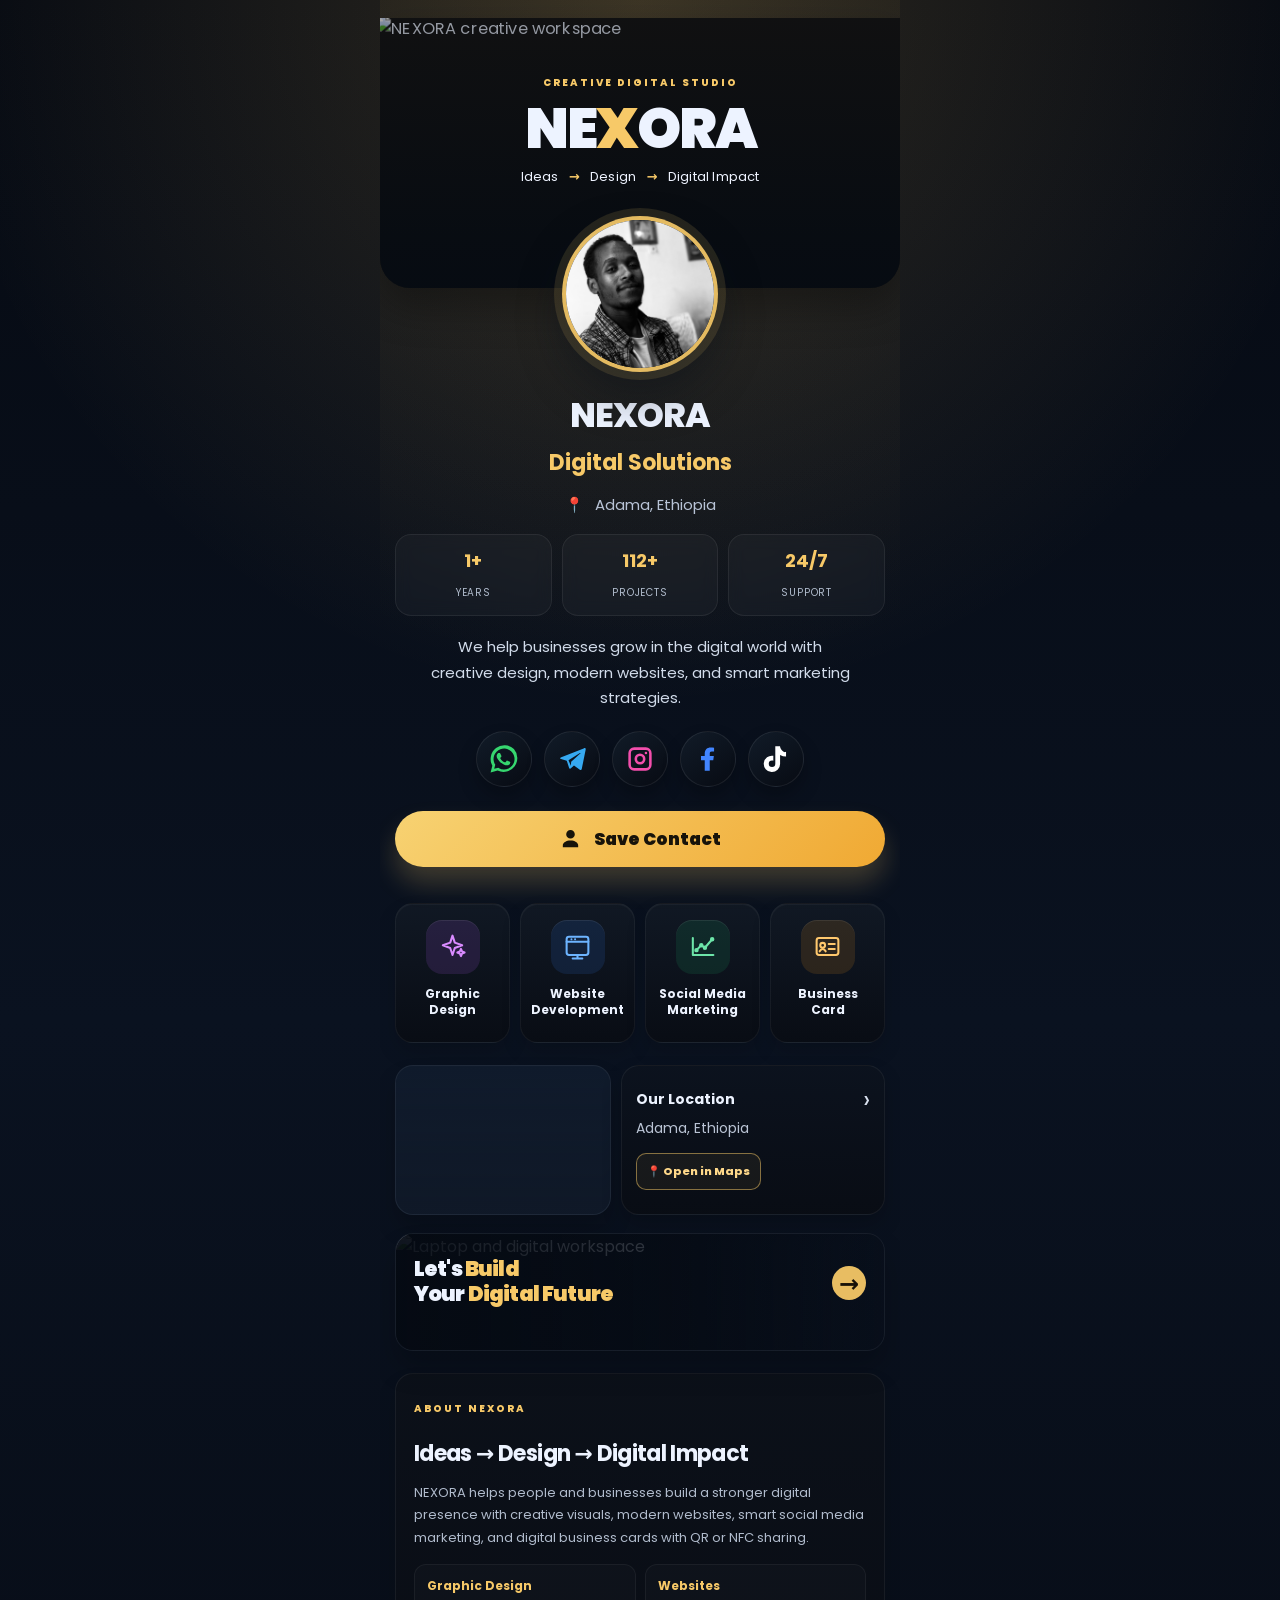
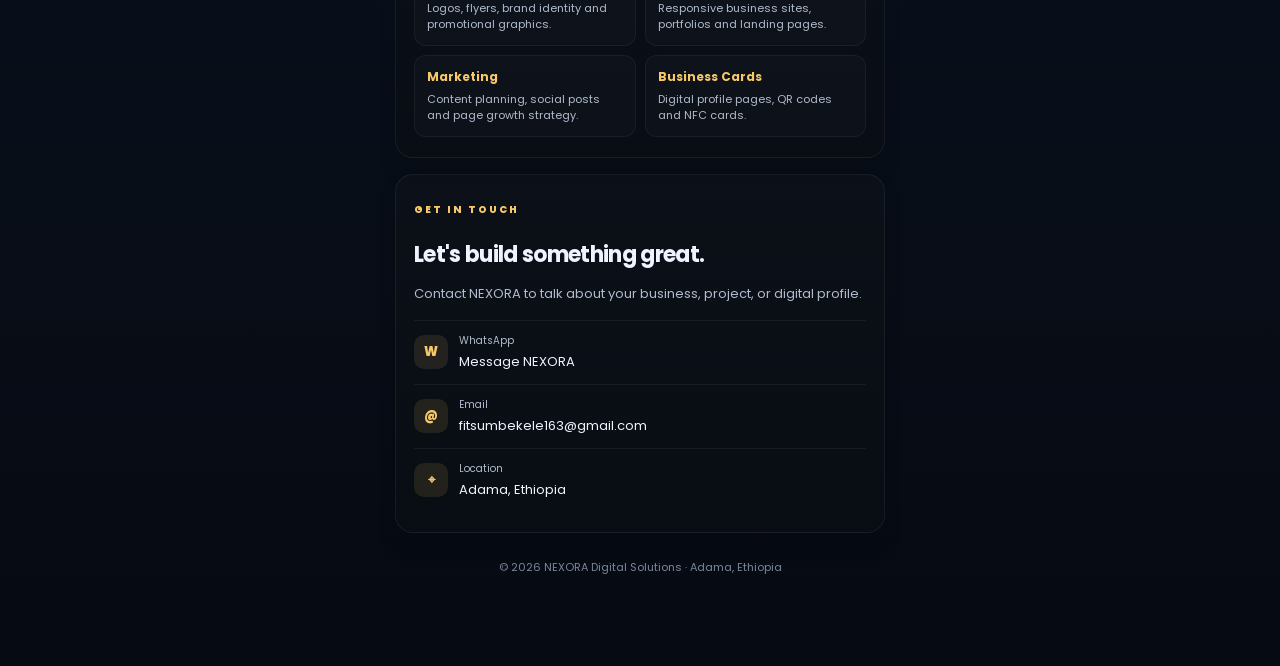
==== index.html @ 4c5a9984 "Add files via upload" ====
<!doctype html>
<html lang="en">
<head>
<meta charset="utf-8"><meta name="viewport" content="width=device-width,initial-scale=1"><meta name="theme-color" content="#05080d">
<title>NEXORA | Digital Solutions</title>
<link rel="preconnect" href="https://fonts.googleapis.com">
<link rel="preconnect" href="https://fonts.gstatic.com" crossorigin>
<link href="https://fonts.googleapis.com/css2?family=Poppins:wght@300;400;500;600;700;800;900&display=swap" rel="stylesheet">
<link rel="stylesheet" href="style.css">
<script src="javascript.js" defer></script>
</head>
<body>
<main class="site" id="top">
  <header class="topbar">
    
  </header>

  <section class="hero-image">
    <img src="https://images.unsplash.com/photo-1497366754035-f200968a6e72?auto=format&fit=crop&w=1200&q=85" alt="NEXORA creative workspace">
    <div class="brand-title">
      <span class="eyebrow">Creative digital studio</span>
      <h1>NE<span>X</span>ORA</h1>
      <div class="tagline">Ideas <b>→</b> Design <b>→</b> Digital Impact</div>
    </div>
  </section>

  <section class="profile">
    <div class="avatar">
      <img class="avatar-photo" src="FB.jpg" alt="NEXORA profile photo">
    </div>
    <h2>NEXORA</h2>
    <div class="subtitle">Digital Solutions</div>
    <div class="location"><span>📍</span> Adama, Ethiopia</div>

    <div class="stats" aria-label="Key stats">
      <div class="stat"><strong>1+</strong><span>Years</span></div>
      <div class="stat"><strong>112+</strong><span>Projects</span></div>
      <div class="stat"><strong>24/7</strong><span>Support</span></div>
    </div>

    <p class="bio">We help businesses grow in the digital world with creative design, modern websites, and smart marketing strategies.</p>

    <div class="socials" aria-label="Social media links">
      <a class="social wa" href="https://wa.me/251962535267" aria-label="WhatsApp" title="WhatsApp"><svg viewBox="0 0 24 24"><path d="M20.5 3.5A11.8 11.8 0 0 0 2 17.7L.5 23.5l6-1.6A11.8 11.8 0 0 0 20.5 3.5ZM12 21a9 9 0 0 1-4.6-1.3l-.3-.2-3.5.9.9-3.4-.2-.4A9 9 0 1 1 12 21Zm5-6.7c-.3-.2-1.7-.9-2-.9s-.5-.2-.7.2-.8.9-1 1.1-.4.2-.7.1a7.4 7.4 0 0 1-2.2-1.4 8 8 0 0 1-1.5-1.9c-.2-.3 0-.5.2-.7l.5-.6.2-.5-.1-.5-.9-2c-.2-.5-.5-.4-.7-.4h-.6c-.2 0-.5.1-.8.4s-1 1-1 2.3 1 2.7 1.2 2.9c.1.2 2 3.1 4.9 4.3 1.7.7 2.4.8 3.3.7.5-.1 1.7-.7 2-1.4s.3-1.3.2-1.4-.3-.2-.6-.3Z"/></svg></a>
      <a class="social tg" href="https://t.me/gedi2425" aria-label="Telegram" title="Telegram"><svg viewBox="0 0 24 24"><path d="M22 3 2.8 10.4c-1.3.5-1.3 1.3-.2 1.6l4.9 1.5 1.9 5.8c.2.7.1 1 .8 1 .5 0 .8-.2 1.1-.5l2.4-2.3 5 3.7c.9.5 1.5.2 1.7-.8L23.7 4c.3-1.3-.5-1.8-1.7-1ZM9 13.1l9.8-6.2c.5-.3.9-.1.5.2l-8 7.2-.3 3.4L9 13.1Z"/></svg></a>
      <a class="social ig" href="https://instagram.com/GEDI2425" aria-label="Instagram" title="Instagram"><svg viewBox="0 0 24 24"><path d="M7 2h10a5 5 0 0 1 5 5v10a5 5 0 0 1-5 5H7a5 5 0 0 1-5-5V7a5 5 0 0 1 5-5Zm0 2.2A2.8 2.8 0 0 0 4.2 7v10A2.8 2.8 0 0 0 7 19.8h10a2.8 2.8 0 0 0 2.8-2.8V7A2.8 2.8 0 0 0 17 4.2H7Zm5 3.1a4.7 4.7 0 1 1 0 9.4 4.7 4.7 0 0 1 0-9.4Zm0 2.2a2.5 2.5 0 1 0 0 5 2.5 2.5 0 0 0 0-5Zm5.1-3.7a1.1 1.1 0 1 1 0 2.2 1.1 1.1 0 0 1 0-2.2Z"/></svg></a>
      <a class="social fb" href="https://facebook.com/gadion.bekele.5" aria-label="Facebook" title="Facebook"><svg viewBox="0 0 24 24"><path d="M13.5 22v-9h3l.5-3.5h-3.5V7.3c0-1 .3-1.8 1.8-1.8h1.9V2.4c-.9-.1-1.9-.2-2.9-.2-3 0-5.1 1.8-5.1 5.2v2.1H6V13h3.2v9h4.3Z"/></svg></a>
      <a class="social tt" href="https://tiktok.com/@fitse.dev?_r=1&_t=ZS-9Ah4Jn6pL5Y" aria-label="TikTok" title="TikTok"><svg viewBox="0 0 24 24"><path d="M19.6 6.2a6.8 6.8 0 0 1-4.1-4.5V1h-4.1v15.1a2.8 2.8 0 1 1-2.8-2.8c.4 0 .8.1 1.1.2v-4.2a7 7 0 1 0 5.8 6.8V8.5a10.7 10.7 0 0 0 5.1 1.3V5.7c-.4.1-.7.2-1 .2Z"/></svg></a>
    </div>

    <a class="save" href="contact.vcf" download><svg viewBox="0 0 24 24"><path d="M12 12a4.5 4.5 0 1 0 0-9 4.5 4.5 0 0 0 0 9Zm0 2c-4.4 0-8 2.2-8 5v2h16v-2c0-2.8-3.6-5-8-5Z"/></svg> Save Contact</a>
  </section>

  <section class="services" aria-label="NEXORA services">
    <a class="service" href="#about">
      <span class="icon"><svg viewBox="0 0 24 24" aria-hidden="true"><path d="m12 3 1.9 5.8L20 11l-6.1 2.2L12 19l-1.9-5.8L4 11l6.1-2.2L12 3Z"/><path d="m19 14 .9 2.1L22 17l-2.1.9L19 20l-.9-2.1L16 17l2.1-.9L19 14Z"/></svg></span>
      <strong>Graphic<br>Design</strong>
    </a>
    <a class="service" href="#about">
      <span class="icon"><svg viewBox="0 0 24 24" aria-hidden="true"><rect x="3" y="4" width="18" height="15" rx="2"/><path d="M3 8h18M8 22h8m-4-3v3M7 6h.01M10 6h.01"/></svg></span>
      <strong>Website<br>Development</strong>
    </a>
    <a class="service" href="#about">
      <span class="icon"><svg viewBox="0 0 24 24" aria-hidden="true"><path d="M4 19V5m0 14h17"/><path d="m7 15 4-4 3 2 6-7"/><circle cx="7" cy="15" r="1"/><circle cx="11" cy="11" r="1"/><circle cx="14" cy="13" r="1"/><circle cx="20" cy="6" r="1"/></svg></span>
      <strong>Social Media<br>Marketing</strong>
    </a>
    <a class="service" href="#about">
      <span class="icon"><svg viewBox="0 0 24 24" aria-hidden="true"><rect x="3" y="5" width="18" height="14" rx="2"/><circle cx="8" cy="11" r="2"/><path d="M5.5 16c.7-1.4 1.5-2 2.5-2s1.8.6 2.5 2M13 10h5m-5 4h5"/></svg></span>
      <strong>Business<br>Card</strong>
    </a>
  </section>

  <section class="location-card">
    <div class="map-thumb"><iframe title="Map showing Adama, Ethiopia" loading="lazy" src="https://www.openstreetmap.org/export/embed.html?bbox=39.245%2C8.525%2C39.315%2C8.575&layer=mapnik&marker=8.54%2C39.27"></iframe></div>
    <div class="map-info">
      <strong>Our Location</strong>
      <p>Adama, Ethiopia</p>
      <a class="map-btn" href="https://www.google.com/maps/search/?api=1&query=Adama%2C+Ethiopia" target="_blank" rel="noopener">📍 Open in Maps</a>
    </div>
  </section>

  <a class="banner" href="#about">
    <img src="https://images.unsplash.com/photo-1498050108023-c5249f4df085?auto=format&fit=crop&w=1100&q=80" alt="Laptop and digital workspace">
    <span class="banner-text">Let's <span>Build</span><br>Your <span>Digital Future</span></span>
    <span class="banner-arrow">→</span>
  </a>

  <section class="more" id="about">
    <div class="eyebrow">ABOUT NEXORA</div>
    <h3>Ideas → Design → Digital Impact</h3>
    <p>NEXORA helps people and businesses build a stronger digital presence with creative visuals, modern websites, smart social media marketing, and digital business cards with QR or NFC sharing.</p>
    <div class="detail-grid">
      <div class="detail"><b>Graphic Design</b><span>Logos, flyers, brand identity and promotional graphics.</span></div>
      <div class="detail"><b>Websites</b><span>Responsive business sites, portfolios and landing pages.</span></div>
      <div class="detail"><b>Marketing</b><span>Content planning, social posts and page growth strategy.</span></div>
      <div class="detail"><b>Business Cards</b><span>Digital profile pages, QR codes and NFC cards.</span></div>
    </div>
  </section>

  <section class="contact" id="contact">
    <div class="eyebrow">GET IN TOUCH</div>
    <h3>Let's build something great.</h3>
    <p>Contact NEXORA to talk about your business, project, or digital profile.</p>
    <a class="contact-link" href="https://wa.me/251962535267"><span class="mini">W</span><span><small>WhatsApp</small>Message NEXORA</span></a>
    <a class="contact-link" href="mailto:fitsumbekele163@gmail.com"><span class="mini">@</span><span><small>Email</small>fitsumbekele163@gmail.com</span></a>
    <a class="contact-link" href="https://www.google.com/maps/search/?api=1&query=Adama%2C+Ethiopia"><span class="mini">⌖</span><span><small>Location</small>Adama, Ethiopia</span></a>
  </section>

  <div class="footer">© <span id="year"></span> NEXORA Digital Solutions · Adama, Ethiopia</div>
</main>
</body>
</html>
---- style.css ----
:root {
    --bg: #070b14;
    --bg-2: #101a2a;
    --panel: rgba(14, 20, 31, 0.85);
    --panel-strong: #101a2a;
    --line: rgba(255,255,255,0.07);
    --text: #edf3ff;
    --muted: #b0bbcc;
    --gold: #f7c968;
    --gold-strong: #ffb84d;
    --shadow: rgba(0, 0, 0, 0.35);
}

* { box-sizing: border-box; }

html {
    scroll-behavior: smooth;
    scroll-padding-top: 24px;
}

body {
    margin: 0;
    background:
        radial-gradient(circle at top, rgba(247,201,104,0.16), transparent 30%),
        linear-gradient(180deg, #060a12 0%, #0a1220 45%, #060a12 100%);
    color: var(--text);
    font-family: "Poppins", system-ui, -apple-system, "Segoe UI", Arial, sans-serif;
}

a {
    color: inherit;
    text-decoration: none;
}

button {
    font: inherit;
    cursor: pointer;
}

.site {
    max-width: 520px;
    margin: 0 auto;
    min-height: 100vh;
    padding: 18px 15px 90px;
    position: relative;
    overflow: hidden;
}

.site::before {
    content: "";
    position: absolute;
    inset: 0;
    background: radial-gradient(circle at 50% 0%, rgba(247,201,104,0.08), transparent 30%);
    pointer-events: none;
}



.status-pill {
    display: inline-flex;
    align-items: center;
    padding: 8px 12px;
    border-radius: 999px;
    font-size: 11px;
    font-weight: 700;
    letter-spacing: 0.06em;
    text-transform: uppercase;
    color: #e4ddc6;
    background: rgba(255, 255, 255, 0.04);
    border: 1px solid rgba(247,201,104,0.18);
    backdrop-filter: blur(10px);
}

.dot {
    display: inline-block;
    width: 9px;
    height: 9px;
    border-radius: 50%;
    background: #36d66f;
    box-shadow: 0 0 10px rgba(54,214,111,0.8);
    margin-right: 8px;
}

.cta-mini {
    display: inline-flex;
    align-items: center;
    justify-content: center;
    padding: 9px 14px;
    border-radius: 999px;
    background: linear-gradient(135deg, #f7c968, #eaa92d);
    color: #140f07;
    font-size: 11px;
    font-weight: 800;
    box-shadow: 0 10px 20px rgba(247,201,104,0.2);
}

.hero-image {
    height: 270px;
    margin: 0 -15px;
    position: relative;
    overflow: hidden;
    border-radius: 0 0 30px 30px;
    background: #111;
    box-shadow: 0 18px 40px rgba(0,0,0,0.32);
}

.hero-image img {
    width: 100%;
    height: 100%;
    object-fit: cover;
    display: block;
    filter: brightness(0.72) saturate(1.08);
    transform: scale(1.02);
}

.hero-image::after {
    content: "";
    position: absolute;
    inset: 0;
    background: linear-gradient(180deg, rgba(8,11,19,0.1), rgba(6,11,18,0.8) 78%, rgba(6,11,18,0.95));
}

.brand-title {
    position: absolute;
    z-index: 2;
    left: 18px;
    right: 18px;
    top: 50px;
    text-align: center;
}

.eyebrow {
    display: inline-block;
    font-size: 10px;
    letter-spacing: 2px;
    text-transform: uppercase;
    color: #f9d68a;
    font-weight: 800;
    margin-bottom: 10px;
}

.brand-title h1 {
    margin: 0;
    font-size: clamp(38px, 9vw, 56px);
    font-weight: 900;
    letter-spacing: -2px;
    line-height: 1;
}

.brand-title h1 span {
    color: var(--gold);
}

.tagline {
    margin-top: 10px;
    font-size: 13px;
    color: #eef3ff;
    letter-spacing: 0.2px;
}

.tagline b {
    color: var(--gold);
    padding: 0 7px;
}

.profile {
    position: relative;
    z-index: 3;
    text-align: center;
    margin-top: -72px;
    padding: 0 0 8px;
}

.avatar {
    width: 156px;
    height: 156px;
    border-radius: 50%;
    overflow: hidden;
    margin: 0 auto 18px;
    border: 4px solid rgba(247,201,104,0.92);
    box-shadow: 0 0 0 8px rgba(247,201,104,0.12), 0 22px 40px rgba(10,15,24,0.5);
    background: radial-gradient(circle at 30% 20%, rgba(30,49,70,0.9), rgba(7,11,20,0.95) 62%);
    display: grid;
    place-items: center;
    position: relative;
}

.avatar-photo {
    width: 100%;
    height: 100%;
    object-fit: cover;
}

.profile h2 {
    margin: 0 0 5px;
    font-size: 34px;
    letter-spacing: -1px;
    font-weight: 800;
}

.subtitle {
    margin-bottom: 14px;
    font-size: 22px;
    font-weight: 700;
    color: var(--gold);
}

.location {
    color: #b9c4d7;
    font-size: 15px;
    margin-bottom: 18px;
}

.location span {
    margin-right: 7px;
}

.stats {
    display: grid;
    grid-template-columns: repeat(3, minmax(0, 1fr));
    gap: 10px;
    margin: 0 auto 18px;
}

.stat {
    padding: 12px 8px;
    border-radius: 16px;
    background: rgba(255,255,255,0.03);
    border: 1px solid var(--line);
    backdrop-filter: blur(8px);
}

.stat strong {
    display: block;
    font-size: 18px;
    color: var(--gold);
    margin-bottom: 4px;
}

.stat span {
    font-size: 10px;
    color: var(--muted);
    letter-spacing: 0.08em;
    text-transform: uppercase;
}

.bio {
    font-size: 15px;
    line-height: 1.7;
    color: #d2dceb;
    max-width: 420px;
    margin: 0 auto 20px;
}

.socials {
    display: flex;
    justify-content: center;
    gap: 12px;
    flex-wrap: wrap;
    margin: 0 auto 24px;
}

.social {
    width: 56px;
    height: 56px;
    border-radius: 50%;
    border: 1px solid rgba(255,255,255,0.08);
    background: linear-gradient(145deg, rgba(19,29,42,0.9), rgba(8,11,19,0.9));
    display: grid;
    place-items: center;
    box-shadow: 0 10px 18px rgba(0,0,0,0.25);
    transition: transform 0.2s ease, border-color 0.2s ease, box-shadow 0.2s ease;
}

.social:hover {
    transform: translateY(-3px);
    border-color: rgba(247,201,104,0.7);
    box-shadow: 0 12px 20px rgba(247,201,104,0.13);
}

.social svg {
    width: 28px;
    height: 28px;
    fill: currentColor;
}

.wa { color: #36d66f; }
.tg { color: #36a9f1; }
.ig { color: #f34eac; }
.fb { color: #4285ff; }
.tt { color: #fff; }
.yt { color: #ff2d55; }

.save {
    display: flex;
    align-items: center;
    justify-content: center;
    gap: 12px;
    width: 100%;
    border: 0;
    border-radius: 999px;
    padding: 15px 18px;
    background: linear-gradient(135deg, #f7d272, #f0a933);
    color: #17130a;
    font-size: 17px;
    font-weight: 900;
    box-shadow: 0 16px 26px rgba(247,201,104,0.22);
    margin-bottom: 28px;
}

.save svg {
    width: 23px;
    height: 23px;
    fill: currentColor;
}

.services {
    display: grid;
    grid-template-columns: repeat(4, minmax(0, 1fr));
    gap: 10px;
    margin-bottom: 22px;
}

.service {
    min-height: 140px;
    background: linear-gradient(180deg, rgba(17,25,36,0.96), rgba(9,13,20,0.96));
    border: 1px solid rgba(255,255,255,0.05);
    border-radius: 18px;
    padding: 16px 8px 12px;
    text-align: center;
    display: flex;
    flex-direction: column;
    align-items: center;
    justify-content: flex-start;
    box-shadow: inset 0 1px 0 rgba(255,255,255,0.04), 0 10px 20px rgba(0,0,0,0.14);
    transition: transform 0.2s ease, border-color 0.2s ease;
}

.service:hover {
    transform: translateY(-3px);
    border-color: rgba(247,201,104,0.22);
}

.service .icon {
    width: 54px;
    height: 54px;
    border-radius: 16px;
    display: grid;
    place-items: center;
    margin-bottom: 12px;
    background: rgba(255,255,255,0.04);
    box-shadow: inset 0 1px 0 rgba(255,255,255,0.08);
}

.service .icon svg {
    width: 29px;
    height: 29px;
    fill: none;
    stroke: currentColor;
    stroke-width: 1.7;
    stroke-linecap: round;
    stroke-linejoin: round;
}

.service:nth-child(1) .icon { color: #d98bff; background: rgba(139,76,194,0.18); }
.service:nth-child(2) .icon { color: #6db4ff; background: rgba(39,94,181,0.18); }
.service:nth-child(3) .icon { color: #6de5a9; background: rgba(26,132,87,0.18); }
.service:nth-child(4) .icon { color: #ffc86d; background: rgba(182,118,31,0.18); }

.service strong {
    font-size: 12px;
    line-height: 1.35;
    font-weight: 700;
    color: #edf3ff;
}

.location-card {
    display: grid;
    grid-template-columns: 0.9fr 1.1fr;
    gap: 10px;
    margin-bottom: 18px;
    padding: 0;
}

.map-thumb {
    height: 150px;
    border-radius: 18px;
    overflow: hidden;
    position: relative;
    border: 1px solid rgba(255,255,255,0.06);
    background: #101b2c;
    box-shadow: 0 14px 22px rgba(0,0,0,0.18);
}

.map-thumb iframe {
    width: 100%;
    height: 100%;
    display: block;
    border: 0;
    filter: grayscale(0.7) invert(0.88) contrast(1.1);
}

.map-thumb::after {
    content: "";
    position: absolute;
    inset: 0;
    background: linear-gradient(180deg, rgba(0,0,0,0), rgba(14,18,26,0.25));
    pointer-events: none;
}

.map-info {
    border-radius: 18px;
    padding: 17px 14px;
    background: linear-gradient(180deg, rgba(12,19,30,0.96), rgba(9,13,20,0.96));
    border: 1px solid rgba(255,255,255,0.06);
    display: flex;
    flex-direction: column;
    justify-content: center;
    position: relative;
    box-shadow: 0 10px 20px rgba(0,0,0,0.18);
}

.map-info::after {
    content: "›";
    position: absolute;
    right: 14px;
    top: 14px;
    font-size: 26px;
    color: #d9e1ef;
}

.map-info strong {
    font-size: 14px;
    margin-bottom: 8px;
}

.map-info p {
    font-size: 14px;
    color: #bac4d5;
    margin: 0 0 14px;
}

.map-btn {
    display: inline-flex;
    align-items: center;
    gap: 7px;
    border: 1px solid rgba(247,201,104,0.5);
    color: #ffd98a;
    border-radius: 10px;
    padding: 9px 10px;
    font-size: 11px;
    font-weight: 800;
    align-self: flex-start;
    background: rgba(247,201,104,0.06);
}

.banner {
    position: relative;
    display: block;
    height: 118px;
    border-radius: 18px;
    overflow: hidden;
    margin-bottom: 22px;
    border: 1px solid rgba(255,255,255,0.06);
    box-shadow: 0 18px 28px rgba(0,0,0,0.2);
}

.banner img {
    width: 100%;
    height: 100%;
    object-fit: cover;
    opacity: 0.55;
    filter: saturate(1.1);
}

.banner::after {
    content: "";
    position: absolute;
    inset: 0;
    background: linear-gradient(90deg, rgba(5,10,18,0.9), rgba(5,10,18,0.65) 58%, rgba(5,10,18,0.2));
}

.banner-text {
    position: absolute;
    z-index: 1;
    left: 18px;
    top: 22px;
    font-size: 21px;
    font-weight: 900;
    line-height: 1.2;
    letter-spacing: -0.04em;
}

.banner-text span { color: var(--gold); }

.banner-arrow {
    position: absolute;
    z-index: 2;
    right: 18px;
    top: 32px;
    width: 34px;
    height: 34px;
    border-radius: 50%;
    display: grid;
    place-items: center;
    background: rgba(247,201,104,0.94);
    color: #171108;
    font-size: 24px;
    font-weight: 700;
}

.more,
.contact {
    border: 1px solid rgba(255,255,255,0.06);
    border-radius: 18px;
    padding: 20px 18px;
    background: linear-gradient(180deg, rgba(12,17,25,0.96), rgba(9,13,20,0.96));
    margin-bottom: 16px;
    box-shadow: 0 12px 20px rgba(0,0,0,0.14);
}

.eyebrow {
    font-size: 10px;
    letter-spacing: 2px;
    color: var(--gold);
    font-weight: 800;
    text-transform: uppercase;
}

.more h3,
.contact h3 {
    font-size: 22px;
    margin: 10px 0 12px;
    letter-spacing: -0.03em;
}

.more p,
.contact p {
    font-size: 13px;
    line-height: 1.75;
    color: var(--muted);
    margin: 0 0 14px;
}

.detail-grid {
    display: grid;
    grid-template-columns: 1fr 1fr;
    gap: 9px;
}

.detail {
    padding: 12px;
    border-radius: 12px;
    border: 1px solid rgba(255,255,255,0.05);
    background: rgba(255,255,255,0.02);
}

.detail b {
    display: block;
    color: var(--gold);
    font-size: 12px;
    margin-bottom: 5px;
}

.detail span {
    display: block;
    font-size: 11px;
    line-height: 1.5;
    color: var(--muted);
}

.contact-link {
    display: flex;
    align-items: center;
    gap: 11px;
    padding: 12px 0;
    border-top: 1px solid rgba(255,255,255,0.06);
    font-size: 13px;
}

.contact-link:first-of-type {
    margin-top: 8px;
}

.contact-link .mini {
    width: 34px;
    height: 34px;
    border-radius: 10px;
    display: grid;
    place-items: center;
    background: rgba(247,201,104,0.1);
    color: var(--gold);
    font-weight: 800;
    flex-shrink: 0;
}

.contact-link small {
    display: block;
    color: var(--muted);
    font-size: 10px;
    margin-bottom: 3px;
}

.footer {
    text-align: center;
    color: #7a869b;
    font-size: 11px;
    padding: 10px 0 0;
}

@media (max-width: 380px) {
    .site { padding-left: 11px; padding-right: 11px; }
    .hero-image { margin-left: -11px; margin-right: -11px; }
    .services { gap: 6px; }
    .service { min-height: 135px; }
    .service .icon { width: 48px; height: 48px; }
    .service .icon svg { width: 25px; height: 25px; }
    .service strong { font-size: 10.5px; }
    .socials { gap: 8px; }
    .social { width: 50px; height: 50px; }
    .stat strong { font-size: 16px; }
}
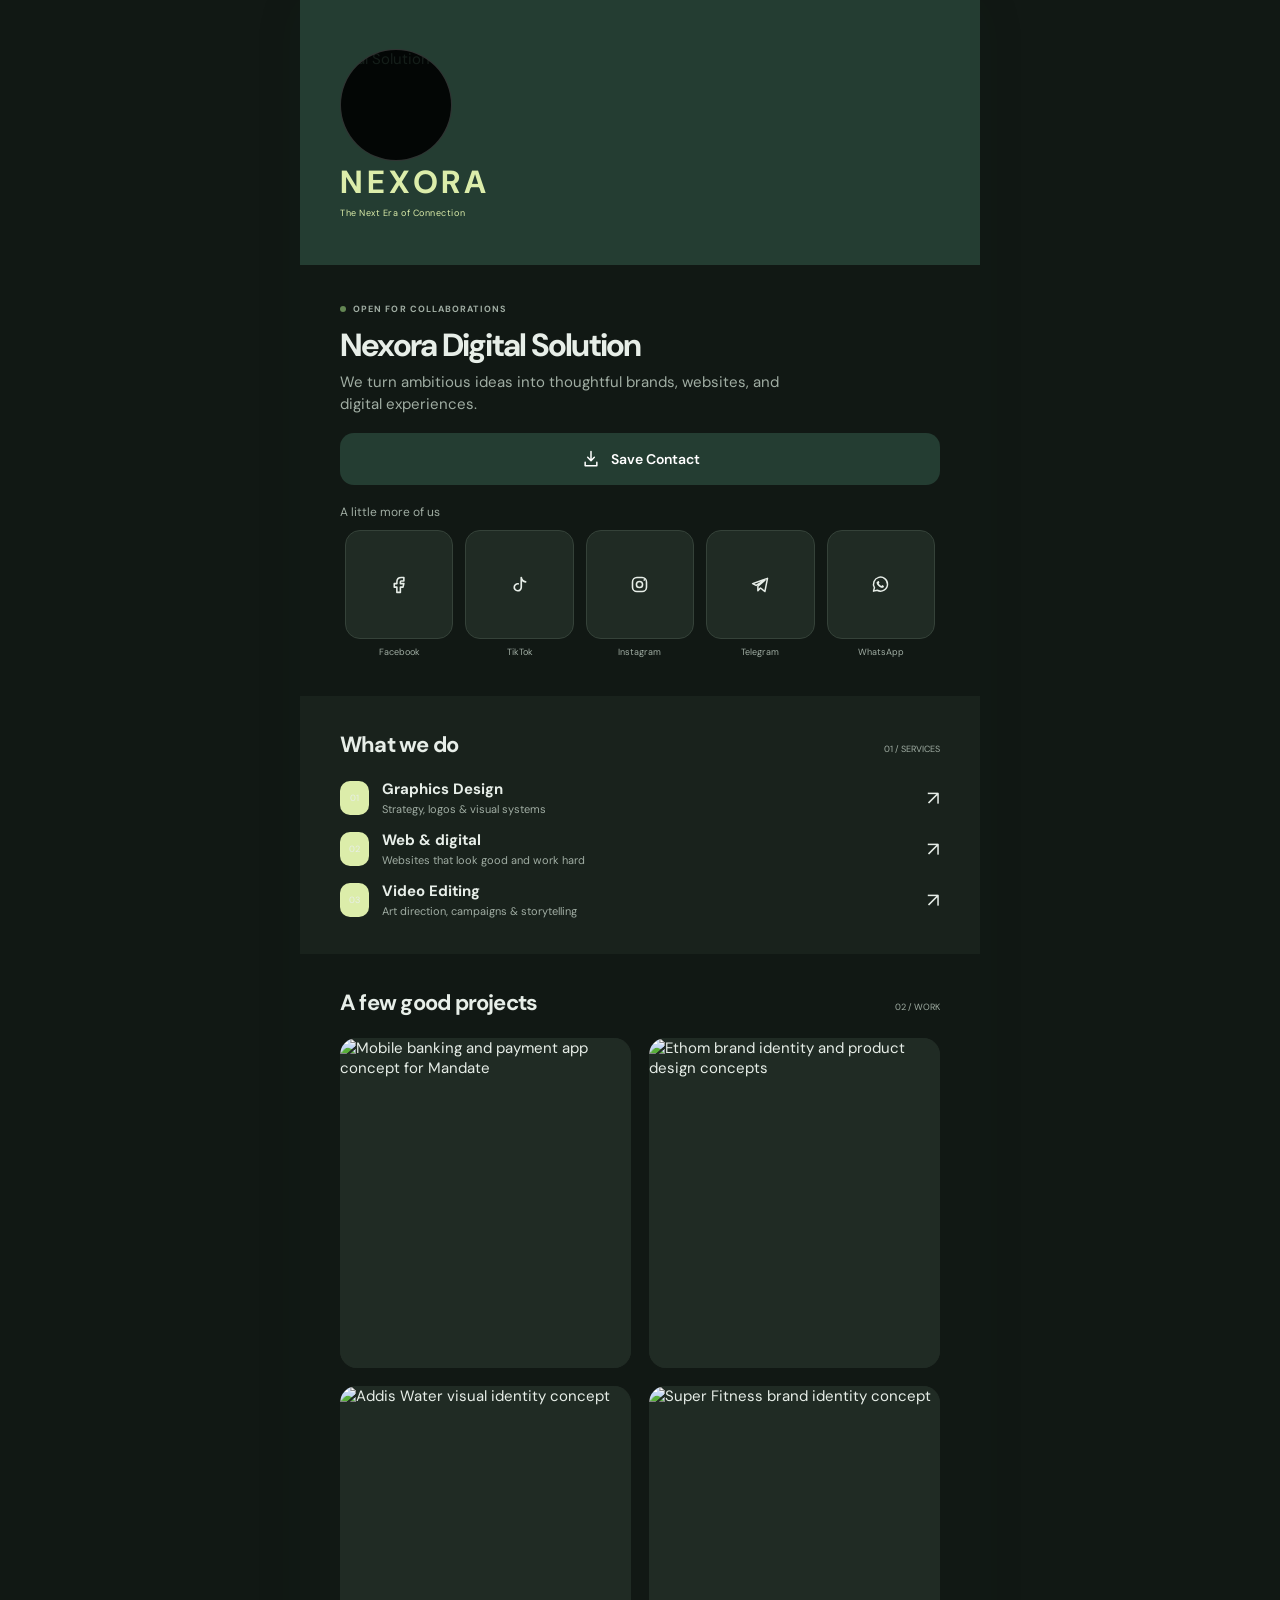
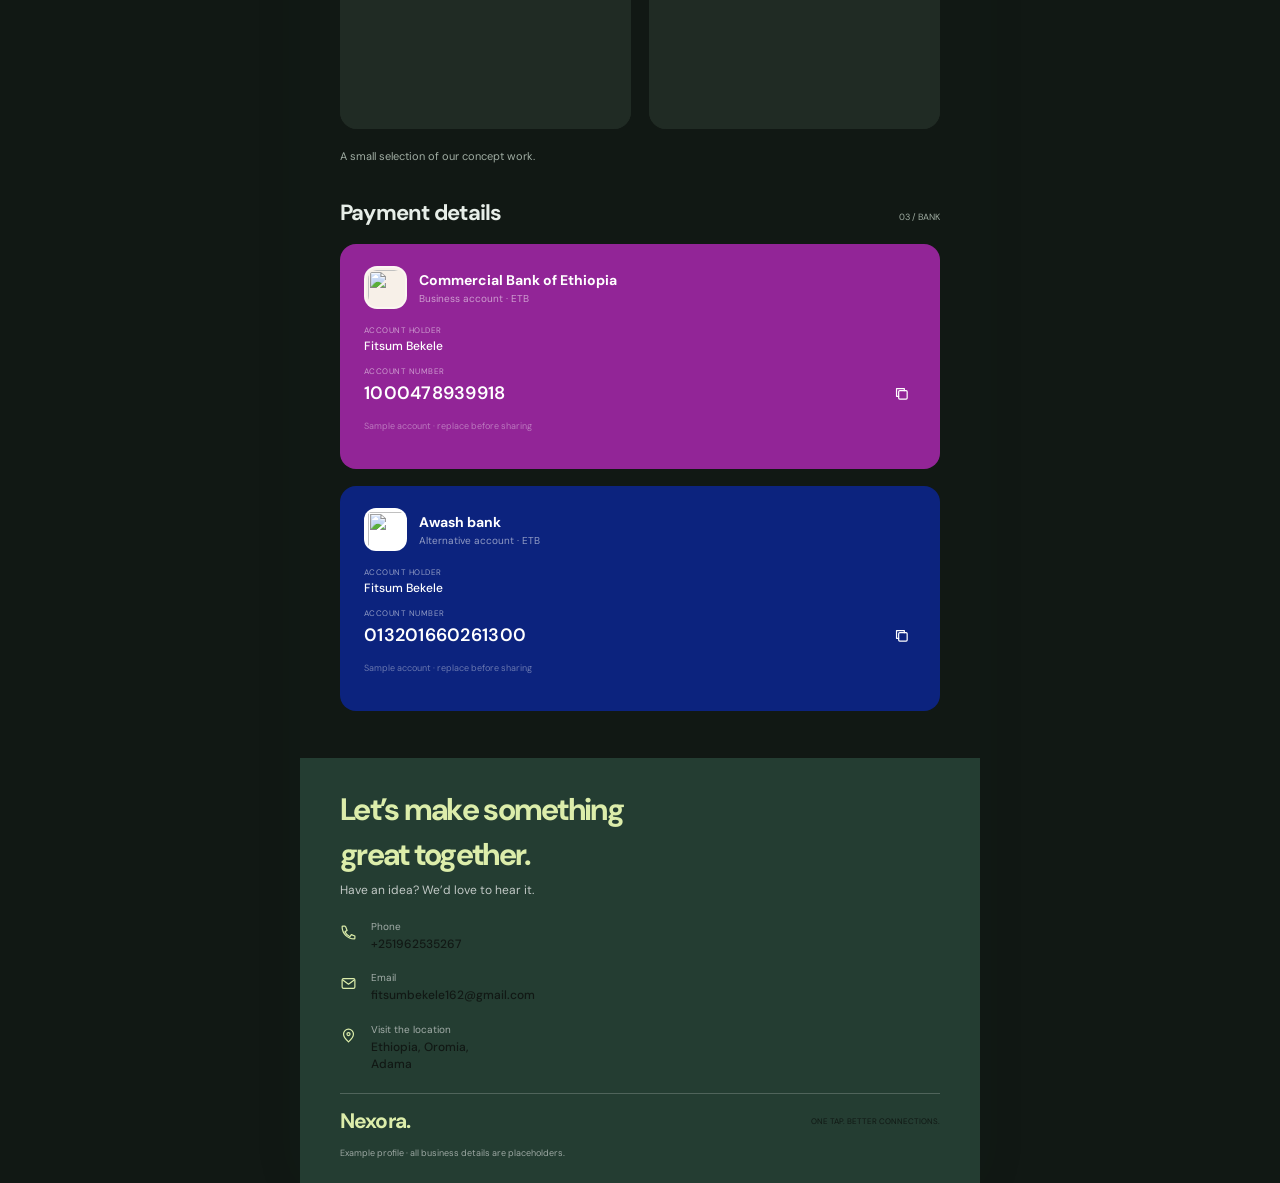
==== commit 8468e560: "Add files via upload" ====
--- a/index.html
+++ b/index.html
@@ -1,112 +1,201 @@
-<!doctype html>
-<html lang="en">
-<head>
-<meta charset="utf-8"><meta name="viewport" content="width=device-width,initial-scale=1"><meta name="theme-color" content="#05080d">
-<title>NEXORA | Digital Solutions</title>
-<link rel="preconnect" href="https://fonts.googleapis.com">
-<link rel="preconnect" href="https://fonts.gstatic.com" crossorigin>
-<link href="https://fonts.googleapis.com/css2?family=Poppins:wght@300;400;500;600;700;800;900&display=swap" rel="stylesheet">
-<link rel="stylesheet" href="style.css">
-<script src="javascript.js" defer></script>
-</head>
-<body>
-<main class="site" id="top">
-  <header class="topbar">
-    
-  </header>
-
-  <section class="hero-image">
-    <img src="https://images.unsplash.com/photo-1497366754035-f200968a6e72?auto=format&fit=crop&w=1200&q=85" alt="NEXORA creative workspace">
-    <div class="brand-title">
-      <span class="eyebrow">Creative digital studio</span>
-      <h1>NE<span>X</span>ORA</h1>
-      <div class="tagline">Ideas <b>→</b> Design <b>→</b> Digital Impact</div>
-    </div>
-  </section>
-
-  <section class="profile">
-    <div class="avatar">
-      <img class="avatar-photo" src="FB.jpg" alt="NEXORA profile photo">
-    </div>
-    <h2>NEXORA</h2>
-    <div class="subtitle">Digital Solutions</div>
-    <div class="location"><span>📍</span> Adama, Ethiopia</div>
-
-    <div class="stats" aria-label="Key stats">
-      <div class="stat"><strong>1+</strong><span>Years</span></div>
-      <div class="stat"><strong>112+</strong><span>Projects</span></div>
-      <div class="stat"><strong>24/7</strong><span>Support</span></div>
-    </div>
-
-    <p class="bio">We help businesses grow in the digital world with creative design, modern websites, and smart marketing strategies.</p>
-
-    <div class="socials" aria-label="Social media links">
-      <a class="social wa" href="https://wa.me/251962535267" aria-label="WhatsApp" title="WhatsApp"><svg viewBox="0 0 24 24"><path d="M20.5 3.5A11.8 11.8 0 0 0 2 17.7L.5 23.5l6-1.6A11.8 11.8 0 0 0 20.5 3.5ZM12 21a9 9 0 0 1-4.6-1.3l-.3-.2-3.5.9.9-3.4-.2-.4A9 9 0 1 1 12 21Zm5-6.7c-.3-.2-1.7-.9-2-.9s-.5-.2-.7.2-.8.9-1 1.1-.4.2-.7.1a7.4 7.4 0 0 1-2.2-1.4 8 8 0 0 1-1.5-1.9c-.2-.3 0-.5.2-.7l.5-.6.2-.5-.1-.5-.9-2c-.2-.5-.5-.4-.7-.4h-.6c-.2 0-.5.1-.8.4s-1 1-1 2.3 1 2.7 1.2 2.9c.1.2 2 3.1 4.9 4.3 1.7.7 2.4.8 3.3.7.5-.1 1.7-.7 2-1.4s.3-1.3.2-1.4-.3-.2-.6-.3Z"/></svg></a>
-      <a class="social tg" href="https://t.me/gedi2425" aria-label="Telegram" title="Telegram"><svg viewBox="0 0 24 24"><path d="M22 3 2.8 10.4c-1.3.5-1.3 1.3-.2 1.6l4.9 1.5 1.9 5.8c.2.7.1 1 .8 1 .5 0 .8-.2 1.1-.5l2.4-2.3 5 3.7c.9.5 1.5.2 1.7-.8L23.7 4c.3-1.3-.5-1.8-1.7-1ZM9 13.1l9.8-6.2c.5-.3.9-.1.5.2l-8 7.2-.3 3.4L9 13.1Z"/></svg></a>
-      <a class="social ig" href="https://instagram.com/GEDI2425" aria-label="Instagram" title="Instagram"><svg viewBox="0 0 24 24"><path d="M7 2h10a5 5 0 0 1 5 5v10a5 5 0 0 1-5 5H7a5 5 0 0 1-5-5V7a5 5 0 0 1 5-5Zm0 2.2A2.8 2.8 0 0 0 4.2 7v10A2.8 2.8 0 0 0 7 19.8h10a2.8 2.8 0 0 0 2.8-2.8V7A2.8 2.8 0 0 0 17 4.2H7Zm5 3.1a4.7 4.7 0 1 1 0 9.4 4.7 4.7 0 0 1 0-9.4Zm0 2.2a2.5 2.5 0 1 0 0 5 2.5 2.5 0 0 0 0-5Zm5.1-3.7a1.1 1.1 0 1 1 0 2.2 1.1 1.1 0 0 1 0-2.2Z"/></svg></a>
-      <a class="social fb" href="https://facebook.com/gadion.bekele.5" aria-label="Facebook" title="Facebook"><svg viewBox="0 0 24 24"><path d="M13.5 22v-9h3l.5-3.5h-3.5V7.3c0-1 .3-1.8 1.8-1.8h1.9V2.4c-.9-.1-1.9-.2-2.9-.2-3 0-5.1 1.8-5.1 5.2v2.1H6V13h3.2v9h4.3Z"/></svg></a>
-      <a class="social tt" href="https://tiktok.com/@fitse.dev?_r=1&_t=ZS-9Ah4Jn6pL5Y" aria-label="TikTok" title="TikTok"><svg viewBox="0 0 24 24"><path d="M19.6 6.2a6.8 6.8 0 0 1-4.1-4.5V1h-4.1v15.1a2.8 2.8 0 1 1-2.8-2.8c.4 0 .8.1 1.1.2v-4.2a7 7 0 1 0 5.8 6.8V8.5a10.7 10.7 0 0 0 5.1 1.3V5.7c-.4.1-.7.2-1 .2Z"/></svg></a>
-    </div>
-
-    <a class="save" href="contact.vcf" download><svg viewBox="0 0 24 24"><path d="M12 12a4.5 4.5 0 1 0 0-9 4.5 4.5 0 0 0 0 9Zm0 2c-4.4 0-8 2.2-8 5v2h16v-2c0-2.8-3.6-5-8-5Z"/></svg> Save Contact</a>
-  </section>
-
-  <section class="services" aria-label="NEXORA services">
-    <a class="service" href="#about">
-      <span class="icon"><svg viewBox="0 0 24 24" aria-hidden="true"><path d="m12 3 1.9 5.8L20 11l-6.1 2.2L12 19l-1.9-5.8L4 11l6.1-2.2L12 3Z"/><path d="m19 14 .9 2.1L22 17l-2.1.9L19 20l-.9-2.1L16 17l2.1-.9L19 14Z"/></svg></span>
-      <strong>Graphic<br>Design</strong>
-    </a>
-    <a class="service" href="#about">
-      <span class="icon"><svg viewBox="0 0 24 24" aria-hidden="true"><rect x="3" y="4" width="18" height="15" rx="2"/><path d="M3 8h18M8 22h8m-4-3v3M7 6h.01M10 6h.01"/></svg></span>
-      <strong>Website<br>Development</strong>
-    </a>
-    <a class="service" href="#about">
-      <span class="icon"><svg viewBox="0 0 24 24" aria-hidden="true"><path d="M4 19V5m0 14h17"/><path d="m7 15 4-4 3 2 6-7"/><circle cx="7" cy="15" r="1"/><circle cx="11" cy="11" r="1"/><circle cx="14" cy="13" r="1"/><circle cx="20" cy="6" r="1"/></svg></span>
-      <strong>Social Media<br>Marketing</strong>
-    </a>
-    <a class="service" href="#about">
-      <span class="icon"><svg viewBox="0 0 24 24" aria-hidden="true"><rect x="3" y="5" width="18" height="14" rx="2"/><circle cx="8" cy="11" r="2"/><path d="M5.5 16c.7-1.4 1.5-2 2.5-2s1.8.6 2.5 2M13 10h5m-5 4h5"/></svg></span>
-      <strong>Business<br>Card</strong>
-    </a>
-  </section>
-
-  <section class="location-card">
-    <div class="map-thumb"><iframe title="Map showing Adama, Ethiopia" loading="lazy" src="https://www.openstreetmap.org/export/embed.html?bbox=39.245%2C8.525%2C39.315%2C8.575&layer=mapnik&marker=8.54%2C39.27"></iframe></div>
-    <div class="map-info">
-      <strong>Our Location</strong>
-      <p>Adama, Ethiopia</p>
-      <a class="map-btn" href="https://www.google.com/maps/search/?api=1&query=Adama%2C+Ethiopia" target="_blank" rel="noopener">📍 Open in Maps</a>
-    </div>
-  </section>
-
-  <a class="banner" href="#about">
-    <img src="https://images.unsplash.com/photo-1498050108023-c5249f4df085?auto=format&fit=crop&w=1100&q=80" alt="Laptop and digital workspace">
-    <span class="banner-text">Let's <span>Build</span><br>Your <span>Digital Future</span></span>
-    <span class="banner-arrow">→</span>
-  </a>
-
-  <section class="more" id="about">
-    <div class="eyebrow">ABOUT NEXORA</div>
-    <h3>Ideas → Design → Digital Impact</h3>
-    <p>NEXORA helps people and businesses build a stronger digital presence with creative visuals, modern websites, smart social media marketing, and digital business cards with QR or NFC sharing.</p>
-    <div class="detail-grid">
-      <div class="detail"><b>Graphic Design</b><span>Logos, flyers, brand identity and promotional graphics.</span></div>
-      <div class="detail"><b>Websites</b><span>Responsive business sites, portfolios and landing pages.</span></div>
-      <div class="detail"><b>Marketing</b><span>Content planning, social posts and page growth strategy.</span></div>
-      <div class="detail"><b>Business Cards</b><span>Digital profile pages, QR codes and NFC cards.</span></div>
-    </div>
-  </section>
-
-  <section class="contact" id="contact">
-    <div class="eyebrow">GET IN TOUCH</div>
-    <h3>Let's build something great.</h3>
-    <p>Contact NEXORA to talk about your business, project, or digital profile.</p>
-    <a class="contact-link" href="https://wa.me/251962535267"><span class="mini">W</span><span><small>WhatsApp</small>Message NEXORA</span></a>
-    <a class="contact-link" href="mailto:fitsumbekele163@gmail.com"><span class="mini">@</span><span><small>Email</small>fitsumbekele163@gmail.com</span></a>
-    <a class="contact-link" href="https://www.google.com/maps/search/?api=1&query=Adama%2C+Ethiopia"><span class="mini">⌖</span><span><small>Location</small>Adama, Ethiopia</span></a>
-  </section>
-
-  <div class="footer">© <span id="year"></span> NEXORA Digital Solutions · Adama, Ethiopia</div>
-</main>
-</body>
-</html>+<!doctype html>
+<html lang="en">
+  <head>
+    <meta charset="utf-8">
+    <meta name="viewport" content="width=device-width, initial-scale=1">
+    <meta
+      name="description"
+      content="Nexora Digital Solution creates thoughtful brands, websites, and digital experiences."
+    >
+    <meta name="theme-color" content="#243d32">
+    <title>Nexora Digital Solution — Forma profile</title>
+    <link rel="preconnect" href="https://fonts.googleapis.com">
+    <link rel="preconnect" href="https://fonts.gstatic.com" crossorigin>
+    <link
+      href="https://fonts.googleapis.com/css2?family=DM+Sans:wght@400;500;600;700&display=swap"
+      rel="stylesheet"
+    >
+    <link rel="stylesheet" href="styles.css">
+    <script src="script.js" defer></script>
+  </head>
+  <body>
+    <div class="page">
+      <header class="masthead">
+        <div class="brand-lockup">
+          <div class="header-logo-badge">
+            <img class="header-logo" src="assets/Nexora.jpg" alt="Nexora Digital Solution">
+          </div>
+          <span class="header-brand-name">NEXORA</span>
+        </div>
+        <div class="masthead-meta">
+        
+          <span>The Next Era of Connection</span>
+          
+        </div>
+      </header>
+
+      <main>
+        <section class="intro section-pad" aria-labelledby="intro-title">
+          <p class="eyebrow"><span class="status-dot"></span> Open for collaborations</p>
+          <h1 id="intro-title">Nexora Digital Solution</h1>
+          <p class="intro-copy">We turn ambitious ideas into thoughtful brands, websites, and digital experiences.</p>
+          <a class="contact-button" href="data:text/vcard;charset=utf-8," data-save-contact>
+            <svg viewBox="0 0 24 24" fill="none" aria-hidden="true">
+              <path d="M12 3v11m0 0 4-4m-4 4-4-4M5 16v4h14v-4" stroke="currentColor" stroke-width="1.8" stroke-linecap="round" stroke-linejoin="round"/>
+            </svg>
+            <span>Save Contact</span>
+          </a>
+          <p class="social-heading">A little more of us</p>
+          <nav class="social-links" aria-label="Social media">
+            <a class="social-link" href="https://www.facebook.com/gadion.bekele.5" target="_blank" rel="noreferrer" aria-label="Facebook">
+              <svg viewBox="0 0 24 24" fill="none" aria-hidden="true"><path d="M14 8h3V4h-3c-3 0-5 2-5 5v2H6v4h3v6h4v-6h3l1-4h-4V9c0-.7.3-1 1-1Z" stroke="currentColor" stroke-width="1.8" stroke-linejoin="round"/></svg>
+            </a>
+            <a class="social-link" href="https://www.tiktok.com/@fitse.dev?_r=1&_t=ZS-9Ah4Jn6pL5Y" target="_blank" rel="noreferrer" aria-label="TikTok">
+              <svg viewBox="0 0 24 24" fill="none" aria-hidden="true"><path d="M14 4v11.2a4 4 0 1 1-3.5-4M14 4c.5 3 2.2 4.7 5 5" stroke="currentColor" stroke-width="1.9" stroke-linecap="round" stroke-linejoin="round"/></svg>
+            </a>
+            <a class="social-link" href="https://www.instagram.com/gedi2425/?utm_source=ig_web_button_share_sheet" target="_blank" rel="noreferrer" aria-label="Instagram">
+              <svg viewBox="0 0 24 24" fill="none" aria-hidden="true"><rect x="4" y="4" width="16" height="16" rx="5" stroke="currentColor" stroke-width="1.8"/><circle cx="12" cy="12" r="3.5" stroke="currentColor" stroke-width="1.8"/><circle cx="17.5" cy="6.8" r="1" fill="currentColor"/></svg>
+            </a>
+            <a class="social-link" href="https://t.me/gedi2425" target="_blank" rel="noreferrer" aria-label="Telegram">
+              <svg viewBox="0 0 24 24" fill="none" aria-hidden="true"><path d="m20 5-3 15-5-4-3 3v-5l8-7-10 6-4-2 17-6Z" stroke="currentColor" stroke-width="1.7" stroke-linecap="round" stroke-linejoin="round"/></svg>
+            </a>
+            <a class="social-link" href="https://wa.me/251962535267" target="_blank" rel="noreferrer" aria-label="WhatsApp">
+              <svg viewBox="0 0 24 24" fill="none" aria-hidden="true"><path d="M20 11.6a8 8 0 0 1-11.8 7l-4.2 1 1.1-4A8 8 0 1 1 20 11.6Z" stroke="currentColor" stroke-width="1.7" stroke-linejoin="round"/><path d="M9 8.5c.3-.6.7-.5 1-.5l.8 1.8-.8 1c.7 1.4 1.7 2.3 3.1 2.9l.9-1 1.9.9c.2 1.3-.9 2.2-2 2.2-2.7-.2-6.2-3.4-6.4-5.8-.1-.8.6-1.6 1.5-1.5Z" fill="currentColor"/></svg>
+            </a>
+          </nav>
+          <div class="social-captions" aria-hidden="true">
+            <span>Facebook</span><span>TikTok</span><span>Instagram</span><span>Telegram</span><span>WhatsApp</span>
+          </div>
+        </section>
+
+        <section class="services section-pad" aria-labelledby="services-title">
+          <div class="section-heading">
+            <h2 id="services-title">What we do</h2>
+            <span class="section-index">01 / Services</span>
+          </div>
+          <ul class="service-list">
+            <li>
+              <a class="service-item" href="portfolio/index.html">
+                <span class="service-number">01</span>
+                <div><h3>Graphics Design</h3><p>Strategy, logos &amp; visual systems</p></div>
+                <span class="service-arrow" aria-hidden="true">↗</span>
+              </a>
+            </li>
+            <li>
+              <a class="service-item" href="web-digital.html">
+                <span class="service-number">02</span>
+                <div><h3>Web &amp; digital</h3><p>Websites that look good and work hard</p></div>
+                <span class="service-arrow" aria-hidden="true">↗</span>
+              </a>
+            </li>
+            <li>
+              <a class="service-item" href="video-editing.html">
+                <span class="service-number">03</span>
+                <div><h3>Video Editing</h3><p>Art direction, campaigns &amp; storytelling</p></div>
+                <span class="service-arrow" aria-hidden="true">↗</span>
+              </a>
+            </li>
+          </ul>
+        </section>
+
+        <section class="projects section-pad" aria-labelledby="projects-title">
+          <div class="section-heading">
+            <h2 id="projects-title">A few good projects</h2>
+            <span class="section-index">02 / Work</span>
+          </div>
+          <div class="project-grid">
+            <article class="project-card">
+              <img src="assets/all holland.png" alt="Mobile banking and payment app concept for Mandate" loading="lazy">
+              <div class="project-overlay"><h3>Mandate</h3><p>Mobile banking and payments · Product design</p></div>
+            </article>
+            <article class="project-card">
+              <img src="assets/photo_2026-11-18_20-21-18.jpg" alt="Ethom brand identity and product design concepts" loading="lazy">
+              <div class="project-overlay"><h3>Ethom</h3><p>Brand identity · Product design</p></div>
+            </article>
+            <article class="project-card">
+              <img src="portfolio/assets/images/photo_2026-11-20_21-41-51.jpg" alt="Addis Water visual identity concept" loading="lazy">
+              <div class="project-overlay"><h3>Super Fitness</h3><p>Brand identity · Fitness</p></div>
+            </article>
+            <article class="project-card">
+              <img src="portfolio/assets/images/photo_2026-11-20_21-43-51.jpg" alt="Super Fitness brand identity concept" loading="lazy">
+              <div class="project-overlay"><h3>Ethom</h3><p>Brand identity · Product design</p></div>
+            </article>
+          </div>
+          <p class="project-note">A small selection of our concept work.</p>
+        </section>
+
+        <section class="payments section-pad" aria-labelledby="payments-title">
+          <div class="section-heading">
+            <h2 id="payments-title">Payment details</h2>
+            <span class="section-index">03 / Bank</span>
+          </div>
+          <div class="bank-card bank-card--cbe">
+            <div class="bank-heading">
+              <img class="bank-logo bank-logo--cbe" src="assets/cbe.png" alt="" aria-hidden="true">
+              <div><h3>Commercial Bank of Ethiopia</h3><p>Business account · ETB</p></div>
+            </div>
+            <div class="bank-field">
+              <span>Account holder</span>
+              <strong>Fitsum Bekele</strong>
+            </div>
+            <div class="bank-field">
+              <span>Account number</span>
+              <div class="account-number">
+                <strong>1000478939918</strong>
+                <button class="copy-button" type="button" data-copy="1000478939918" aria-label="Copy Commercial Bank of Ethiopia account number">
+                  <svg viewBox="0 0 24 24" fill="none" aria-hidden="true"><rect x="8" y="8" width="12" height="12" rx="1.5" stroke="currentColor" stroke-width="1.7"/><path d="M16 8V5H5v11h3" stroke="currentColor" stroke-width="1.7" stroke-linecap="round" stroke-linejoin="round"/></svg>
+                </button>
+              </div>
+            </div>
+            <p class="bank-note">Sample account · replace before sharing</p>
+          </div>
+          <div class="bank-card bank-card--awash">
+            <div class="bank-heading">
+              <img class="bank-logo bank-logo--awash" src="assets/Awash_International_Bank.png" alt="" aria-hidden="true">
+              <div><h3>Awash bank</h3><p>Alternative account · ETB</p></div>
+            </div>
+            <div class="bank-field">
+              <span>Account holder</span>
+              <strong>Fitsum Bekele</strong>
+            </div>
+            <div class="bank-field">
+              <span>Account number</span>
+              <div class="account-number">
+                <strong>013201660261300</strong>
+                <button class="copy-button" type="button" data-copy="013201660261300" aria-label="Copy Awash Bank account number">
+                  <svg viewBox="0 0 24 24" fill="none" aria-hidden="true"><rect x="8" y="8" width="12" height="12" rx="1.5" stroke="currentColor" stroke-width="1.7"/><path d="M16 8V5H5v11h3" stroke="currentColor" stroke-width="1.7" stroke-linecap="round" stroke-linejoin="round"/></svg>
+                </button>
+              </div>
+            </div>
+            <p class="bank-note">Sample account · replace before sharing</p>
+          </div>
+        </section>
+      </main>
+
+      <footer class="footer section-pad">
+        <h2>Let’s make something<br>great together.</h2>
+        <p class="footer-intro">Have an idea? We’d love to hear it.</p>
+        <address class="contact-list">
+          <a class="contact-row" href="tel:+251962535267">
+            <svg viewBox="0 0 24 24" fill="none" aria-hidden="true"><path d="M7 3H4a1 1 0 0 0-1 1c0 9.4 7.6 17 17 17a1 1 0 0 0 1-1v-3l-5-2-2 3a14 14 0 0 1-7-7l3-2-2-5Z" stroke="currentColor" stroke-width="1.7" stroke-linecap="round" stroke-linejoin="round"/></svg>
+            <span><small>Phone</small><strong>+251962535267</strong></span>
+          </a>
+          <a class="contact-row" href="mailto:fitsumbekele162@gmail.com">
+            <svg viewBox="0 0 24 24" fill="none" aria-hidden="true"><rect x="3" y="5" width="18" height="14" rx="2" stroke="currentColor" stroke-width="1.7"/><path d="m4 7 8 6 8-6" stroke="currentColor" stroke-width="1.7" stroke-linecap="round" stroke-linejoin="round"/></svg>
+            <span><small>Email</small><strong>fitsumbekele162@gmail.com</strong></span>
+          </a>
+          <a class="contact-row" href="https://maps.google.com/?q=Adama%2C+Oromia%2C+Ethiopia" target="_blank" rel="noreferrer">
+            <svg viewBox="0 0 24 24" fill="none" aria-hidden="true"><path d="M19 10c0 5-7 11-7 11S5 15 5 10a7 7 0 1 1 14 0Z" stroke="currentColor" stroke-width="1.7"/><circle cx="12" cy="10" r="2.2" stroke="currentColor" stroke-width="1.7"/></svg>
+            <span><small>Visit the location</small><strong>Ethiopia, Oromia,<br>Adama</strong></span>
+          </a>
+        </address>
+        <div class="footer-brand">
+          <strong>Nexora.</strong>
+          <span>One tap. Better connections.</span>
+        </div>
+        <p class="disclaimer">Example profile · all business details are placeholders.</p>
+      </footer>
+    </div>
+    <p class="announcement" role="status" aria-live="polite"></p>
+  </body>
+</html>
--- a/styles.css
+++ b/styles.css
@@ -0,0 +1,706 @@
+:root {
+  color-scheme: dark;
+  --forest: #243d32;
+  --forest-deep: #20382e;
+  --paper: #111814;
+  --stone: #19221c;
+  --ink: #e7eee8;
+  --muted: #a0ada3;
+  --lime: #dcedaa;
+}
+
+* {
+  box-sizing: border-box;
+}
+
+html {
+  background: #0b100d;
+  scroll-behavior: smooth;
+}
+
+body {
+  min-width: 320px;
+  margin: 0;
+  color: var(--ink);
+  background: var(--paper);
+  font-family: "DM Sans", "Segoe UI", sans-serif;
+  font-size: 15px;
+  -webkit-font-smoothing: antialiased;
+}
+
+button,
+a {
+  font: inherit;
+}
+
+a {
+  color: inherit;
+}
+
+.page {
+  width: 100%;
+  max-width: 680px;
+  margin: 0 auto;
+  overflow: hidden;
+  background: var(--paper);
+  box-shadow: 0 0 48px rgb(27 49 37 / 8%);
+  
+}
+
+.section-pad {
+  padding-right: clamp(22px, 6vw, 40px);
+  padding-left: clamp(22px, 6vw, 40px);
+}
+
+.masthead {
+  min-height: 214px;
+  padding: 38px clamp(22px, 6vw, 40px) 25px;
+  color: var(--paper);
+  background: var(--forest);
+}
+
+.brand-lockup {
+  display: flex;
+  flex-direction: column;
+  min-height: 113px;
+  align-items: flex-start;
+  justify-content: flex-start;
+  gap: 5px;
+}
+
+.header-logo-badge {
+  position: relative;
+  width: 112px;
+  height: 112px;
+  flex: 0 0 112px;
+  overflow: hidden;
+  border: 1px solid rgb(255 255 255 / 18%);
+  border-radius: 50%;
+  background: #030605;
+}
+
+.header-logo {
+  position: absolute;
+  top: 50%;
+  left: 50%;
+  width: 280px;
+  max-width: none;
+  height: 112px;
+  object-fit: cover;
+  transform: translate(-50%, -50%);
+  mix-blend-mode: screen;
+}
+
+.header-brand-name {
+  margin: 0;
+  color: var(--lime);
+  font-size: clamp(24px, 7vw, 32px);
+  font-weight: 700;
+  letter-spacing: .12em;
+  line-height: 1;
+}
+
+.masthead-meta {
+  display: flex;
+  justify-content: space-between;
+  align-items: center;
+  margin-top: 8px;
+  font-size: 12px;
+}
+
+.masthead-meta span:last-child {
+  color: var(--lime);
+  font-size: 9px;
+  letter-spacing: .06em;
+}
+
+.intro {
+  padding-top: 29px;
+  padding-bottom: 28px;
+}
+
+.eyebrow,
+.social-heading,
+.intro-copy,
+.project-note,
+.footer-intro {
+  margin: 0;
+}
+
+.eyebrow {
+  display: flex;
+  align-items: center;
+  gap: 7px;
+  color: var(--muted);
+  font-size: 9px;
+  font-weight: 700;
+  letter-spacing: .12em;
+  text-transform: uppercase;
+}
+
+.status-dot {
+  width: 6px;
+  height: 6px;
+  border-radius: 50%;
+  background: #638653;
+}
+
+h1,
+h2,
+h3,
+p {
+  margin-top: 0;
+}
+
+.intro h1 {
+  margin: 13px 0 8px;
+  font-size: clamp(25px, 7vw, 32px);
+  font-weight: 700;
+  letter-spacing: -.055em;
+  line-height: 1.12;
+}
+
+.intro-copy {
+  max-width: 450px;
+  color: var(--muted);
+  font-size: 15px;
+  line-height: 1.45;
+}
+
+.contact-button {
+  display: flex;
+  min-height: 52px;
+  align-items: center;
+  justify-content: center;
+  gap: 10px;
+  margin-top: 18px;
+  border-radius: 14px;
+  color: white;
+  background: var(--forest);
+  font-size: 14px;
+  font-weight: 600;
+  text-decoration: none;
+  transition: background-color .18s ease, transform .18s ease;
+}
+
+.contact-button:hover {
+  background: #315343;
+  transform: translateY(-1px);
+}
+
+.contact-button svg {
+  width: 20px;
+  height: 20px;
+}
+
+.social-heading {
+  margin-top: 19px;
+  color: var(--muted);
+  font-size: 12px;
+}
+
+.social-links {
+  display: grid;
+  grid-template-columns: repeat(5, minmax(0, 1fr));
+  gap: 12px;
+  margin: 10px 5px 7px;
+}
+
+.social-link {
+  display: grid;
+  aspect-ratio: 1;
+  place-items: center;
+  border: 1px solid #354239;
+  border-radius: 15px;
+  background: #202b24;
+  transition: color .18s ease, border-color .18s ease, transform .18s ease;
+}
+
+.social-link:hover,
+.social-link:focus-visible {
+  transform: translateY(-2px);
+  border-color: #9baa91;
+}
+
+.social-link[aria-label="Facebook"]:hover,
+.social-link[aria-label="Facebook"]:focus-visible {
+  color: #1877f2;
+  border-color: #1877f2;
+}
+
+.social-link[aria-label="TikTok"]:hover,
+.social-link[aria-label="TikTok"]:focus-visible {
+  color: #fff;
+  border-color: #fff;
+}
+
+.social-link[aria-label="Instagram"]:hover,
+.social-link[aria-label="Instagram"]:focus-visible {
+  color: #e1306c;
+  border-color: #e1306c;
+}
+
+.social-link[aria-label="Telegram"]:hover,
+.social-link[aria-label="Telegram"]:focus-visible {
+  color: #0088cc;
+  border-color: #0088cc;
+}
+
+.social-link[aria-label="WhatsApp"]:hover,
+.social-link[aria-label="WhatsApp"]:focus-visible {
+  color: #25d366;
+  border-color: #25d366;
+}
+
+.social-link svg {
+  width: 21px;
+  height: 21px;
+}
+
+.social-captions {
+  display: grid;
+  grid-template-columns: repeat(5, minmax(0, 1fr));
+  gap: 12px;
+  margin: 0 5px;
+  color: var(--muted);
+  font-size: 9px;
+  text-align: center;
+}
+
+.services {
+  padding-top: 27px;
+  padding-bottom: 27px;
+  background: var(--stone);
+}
+
+.section-heading {
+  display: flex;
+  align-items: baseline;
+  justify-content: space-between;
+  gap: 12px;
+  margin-bottom: 21px;
+}
+
+.section-heading h2 {
+  margin: 0;
+  font-size: 22px;
+  font-weight: 700;
+  letter-spacing: -.035em;
+  line-height: 1.2;
+}
+
+.section-index {
+  flex: 0 0 auto;
+  color: #a0ada3;
+  font-size: 9px;
+  text-transform: uppercase;
+}
+
+.service-list {
+  display: grid;
+  gap: 14px;
+  margin: 0;
+  padding: 0;
+  list-style: none;
+}
+
+.service-item {
+  display: grid;
+  grid-template-columns: 29px minmax(0, 1fr) 20px;
+  align-items: center;
+  gap: 13px;
+  color: inherit;
+  text-decoration: none;
+  transition: color .18s ease, transform .18s ease;
+}
+
+.service-item:hover,
+.service-item:focus-visible {
+  color: #315343;
+  transform: translateY(-2px);
+}
+
+.service-number {
+  display: grid;
+  width: 29px;
+  height: 34px;
+  place-items: center;
+  border-radius: 10px;
+  background: var(--lime);
+  font-size: 9px;
+}
+
+.service-item h3 {
+  margin: 0 0 3px;
+  font-size: 15px;
+  font-weight: 700;
+}
+
+.service-item p {
+  margin: 0;
+  color: var(--muted);
+  font-size: 11px;
+}
+
+.service-arrow {
+  font-size: 20px;
+  text-align: right;
+  transition: transform .18s ease;
+}
+
+.service-item:hover .service-arrow,
+.service-item:focus-visible .service-arrow {
+  transform: translateX(3px);
+}
+
+.projects {
+  padding-top: 29px;
+  padding-bottom: 25px;
+}
+
+.project-grid {
+  display: grid;
+  grid-template-columns: repeat(2, minmax(0, 1fr));
+  gap: 14px;
+}
+
+.project-card {
+  position: relative;
+  overflow: hidden;
+  aspect-ratio: .88;
+  border-radius: 17px;
+  background: #202b24;
+}
+
+.project-card:nth-child(n + 3) {
+  aspect-ratio: .85;
+}
+
+.project-grid img {
+  display: block;
+  width: 100%;
+  height: 100%;
+  object-fit: cover;
+  background: #202b24;
+  transition: transform .3s ease;
+}
+
+.project-card:hover img,
+.project-card:focus-within img {
+  transform: scale(1.04);
+}
+
+.project-overlay {
+  position: absolute;
+  inset: auto 0 0;
+  padding: 38px 14px 14px;
+  color: #fff;
+  background: linear-gradient(transparent, rgb(0 0 0 / 82%));
+  opacity: 0;
+  transform: translateY(8px);
+  transition: opacity .2s ease, transform .2s ease;
+}
+
+.project-card:hover .project-overlay,
+.project-card:focus-within .project-overlay {
+  opacity: 1;
+  transform: translateY(0);
+}
+
+.project-overlay h3 {
+  margin: 0 0 4px;
+  font-size: 14px;
+}
+
+.project-overlay p {
+  margin: 0;
+  color: rgb(255 255 255 / 78%);
+  font-size: 10px;
+}
+
+.project-note {
+  margin-top: 20px;
+  color: var(--muted);
+  font-size: 11px;
+}
+
+.payments {
+  padding-top: 1px;
+  padding-bottom: 30px;
+}
+
+.payments .section-heading {
+  margin-bottom: 18px;
+}
+
+.bank-card {
+  min-height: 216px;
+  margin-bottom: 17px;
+  padding: 18px 20px 13px;
+  border-radius: 16px;
+  color: white;
+}
+
+.bank-card--cbe {
+  background: #922597;
+}
+
+.bank-card--awash {
+  background: #0c237e;
+}
+
+.bank-heading {
+  display: flex;
+  align-items: center;
+  gap: 12px;
+  min-height: 48px;
+  margin-bottom: 13px;
+}
+
+.bank-heading h3 {
+  margin: 0 0 3px;
+  font-size: 14px;
+  font-weight: 700;
+}
+
+.bank-heading p {
+  margin: 0;
+  color: rgb(255 255 255 / 55%);
+  font-size: 10px;
+}
+
+.bank-logo {
+  display: grid;
+  width: 43px;
+  height: 43px;
+  flex: 0 0 43px;
+  place-items: center;
+  border: 2px solid rgb(255 255 255 / 40%);
+  border-radius: 13px;
+  color: #ae884b;
+  background: #f7f0e8;
+  font-size: 26px;
+  object-fit: contain;
+  padding: 2px;
+}
+
+.bank-logo--awash {
+  overflow: hidden;
+  border-radius: 12px;
+  background: white;
+}
+
+.bank-field {
+  display: grid;
+  gap: 3px;
+  margin-top: 12px;
+}
+
+.bank-field > span {
+  color: rgb(255 255 255 / 55%);
+  font-size: 8px;
+  letter-spacing: .06em;
+  text-transform: uppercase;
+}
+
+.bank-field > strong,
+.account-number strong {
+  font-size: 12px;
+  font-weight: 500;
+}
+
+.account-number {
+  display: flex;
+  align-items: center;
+  justify-content: space-between;
+  gap: 8px;
+}
+
+.account-number strong {
+  font-size: 18px;
+  font-weight: 600;
+  letter-spacing: .015em;
+}
+
+.copy-button {
+  display: grid;
+  width: 29px;
+  height: 29px;
+  flex: 0 0 29px;
+  place-items: center;
+  border: 0;
+  border-radius: 7px;
+  color: inherit;
+  background: transparent;
+  cursor: pointer;
+  transition: background-color .18s ease;
+}
+
+.copy-button:hover {
+  background: rgb(255 255 255 / 14%);
+}
+
+.copy-button svg {
+  width: 17px;
+  height: 17px;
+}
+
+.bank-note {
+  margin: 12px 0 0;
+  color: rgb(255 255 255 / 38%);
+  font-size: 9px;
+}
+
+.footer {
+  padding-top: 30px;
+  padding-bottom: 24px;
+  color: var(--paper);
+  background: var(--forest);
+}
+
+.footer h2 {
+  margin: 0 0 4px;
+  color: var(--lime);
+  font-size: clamp(25px, 7vw, 31px);
+  letter-spacing: -.055em;
+  line-height: 1.45;
+}
+
+.footer-intro {
+  color: rgb(255 255 255 / 72%);
+  font-size: 12px;
+}
+
+.contact-list {
+  display: grid;
+  gap: 18px;
+  margin: 22px 0 20px;
+  font-style: normal;
+}
+
+.contact-row {
+  display: flex;
+  align-items: flex-start;
+  gap: 14px;
+  text-decoration: none;
+}
+
+.contact-row > svg {
+  width: 17px;
+  height: 17px;
+  flex: 0 0 17px;
+  margin-top: 4px;
+  color: var(--lime);
+}
+
+.contact-row span {
+  display: grid;
+  gap: 3px;
+}
+
+.contact-row small {
+  color: rgb(255 255 255 / 58%);
+  font-size: 10px;
+}
+
+.contact-row strong {
+  font-size: 12px;
+  font-weight: 500;
+  line-height: 1.45;
+}
+
+.footer-brand {
+  display: flex;
+  align-items: center;
+  justify-content: space-between;
+  gap: 12px;
+  padding-top: 13px;
+  border-top: 1px solid rgb(255 255 255 / 20%);
+}
+
+.footer-brand strong {
+  color: var(--lime);
+  font-size: 21px;
+  letter-spacing: -.04em;
+}
+
+.footer-brand span {
+  font-size: 8px;
+  text-transform: uppercase;
+}
+
+.disclaimer {
+  margin: 12px 0 0;
+  color: rgb(255 255 255 / 55%);
+  font-size: 9px;
+}
+
+.announcement {
+  position: fixed;
+  z-index: 5;
+  right: 16px;
+  bottom: 16px;
+  max-width: calc(100vw - 32px);
+  margin: 0;
+  padding: 11px 15px;
+  transform: translateY(12px);
+  border-radius: 10px;
+  color: white;
+  background: var(--forest);
+  box-shadow: 0 5px 20px rgb(0 0 0 / 15%);
+  font-size: 13px;
+  opacity: 0;
+  pointer-events: none;
+  transition: opacity .2s ease, transform .2s ease;
+}
+
+.announcement.is-visible {
+  transform: translateY(0);
+  opacity: 1;
+}
+
+:focus-visible {
+  outline: 3px solid #8da969;
+  outline-offset: 3px;
+}
+
+@media (min-width: 600px) {
+  .masthead {
+    min-height: 265px;
+    padding-top: 49px;
+    padding-bottom: 30px;
+  }
+
+  .brand-lockup {
+    min-height: 150px;
+  }
+
+  .intro {
+    padding-top: 38px;
+    padding-bottom: 38px;
+  }
+
+  .services,
+  .projects {
+    padding-top: 36px;
+    padding-bottom: 36px;
+  }
+
+  .project-grid {
+    gap: 18px;
+  }
+
+  .bank-card {
+    min-height: 225px;
+    padding: 20px 24px 15px;
+  }
+}
+
+@media (prefers-reduced-motion: reduce) {
+  *,
+  *::before,
+  *::after {
+    scroll-behavior: auto !important;
+    transition-duration: .01ms !important;
+  }
+}
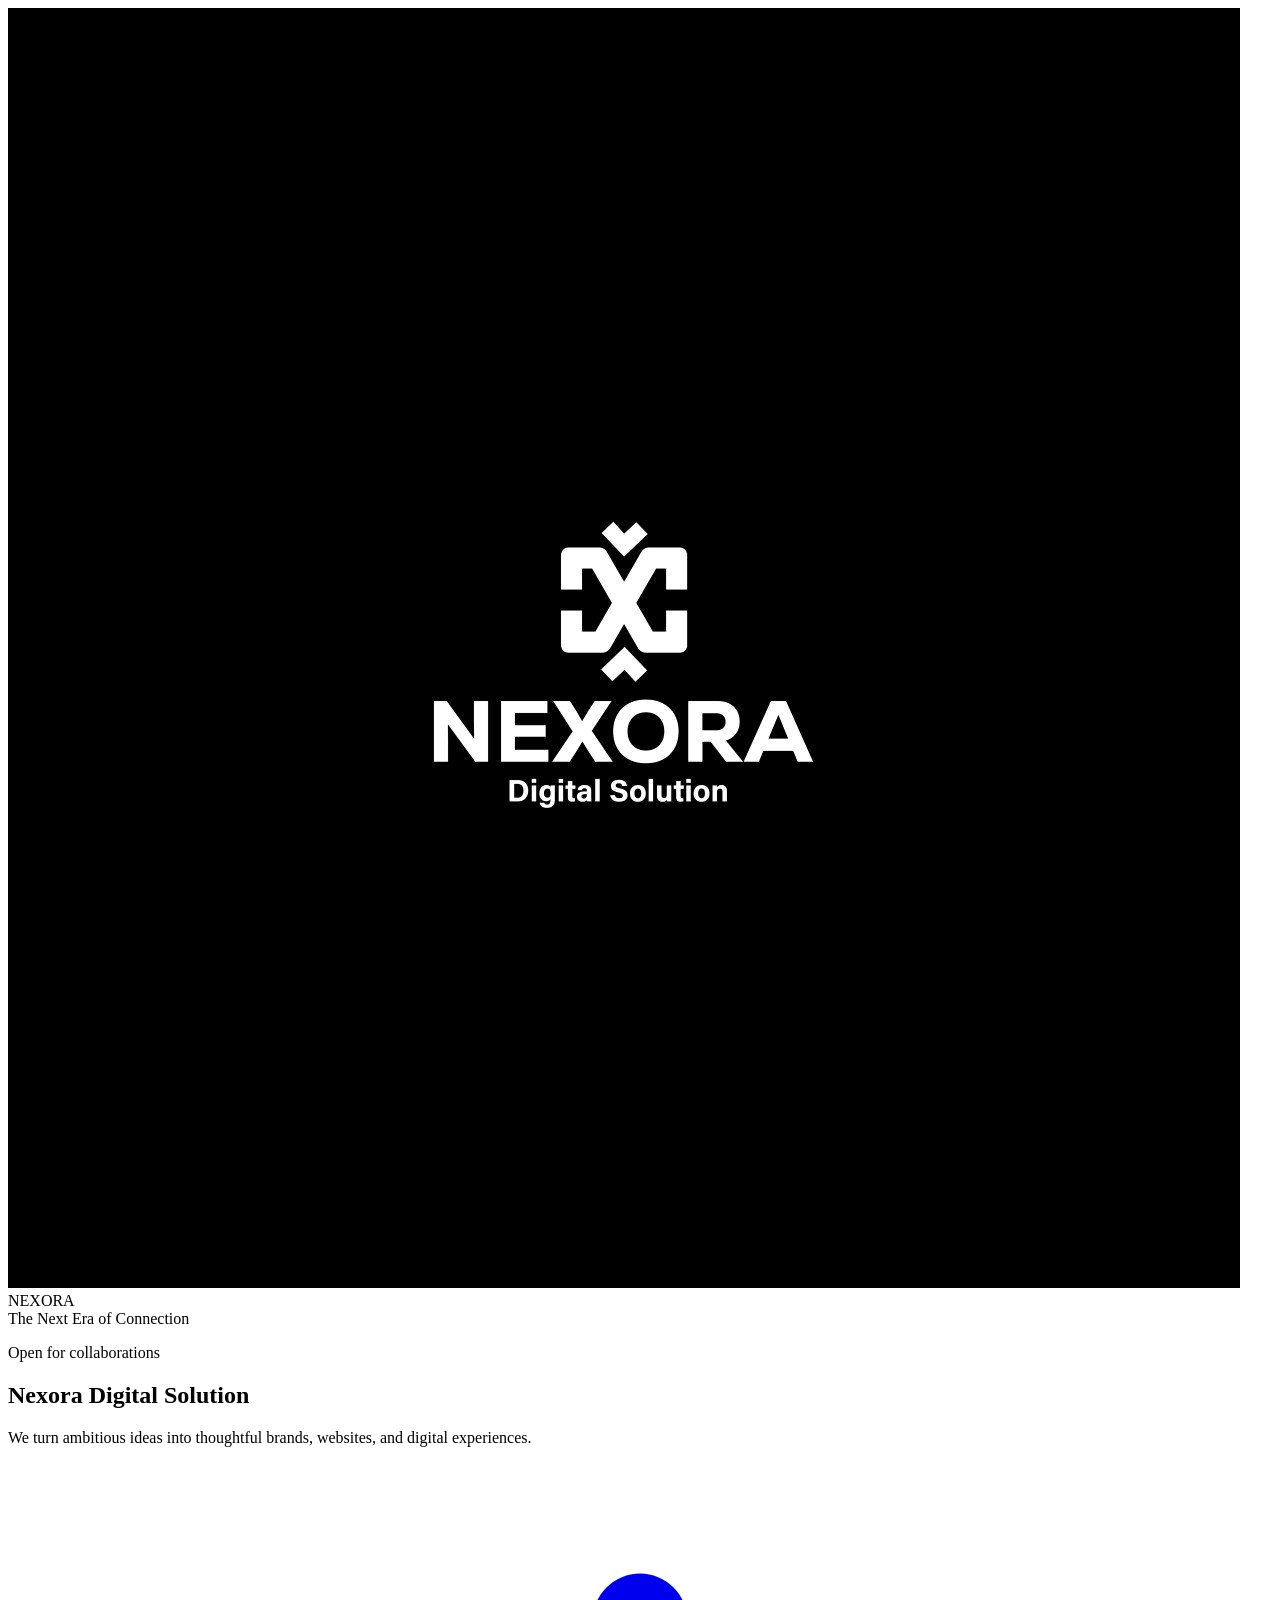
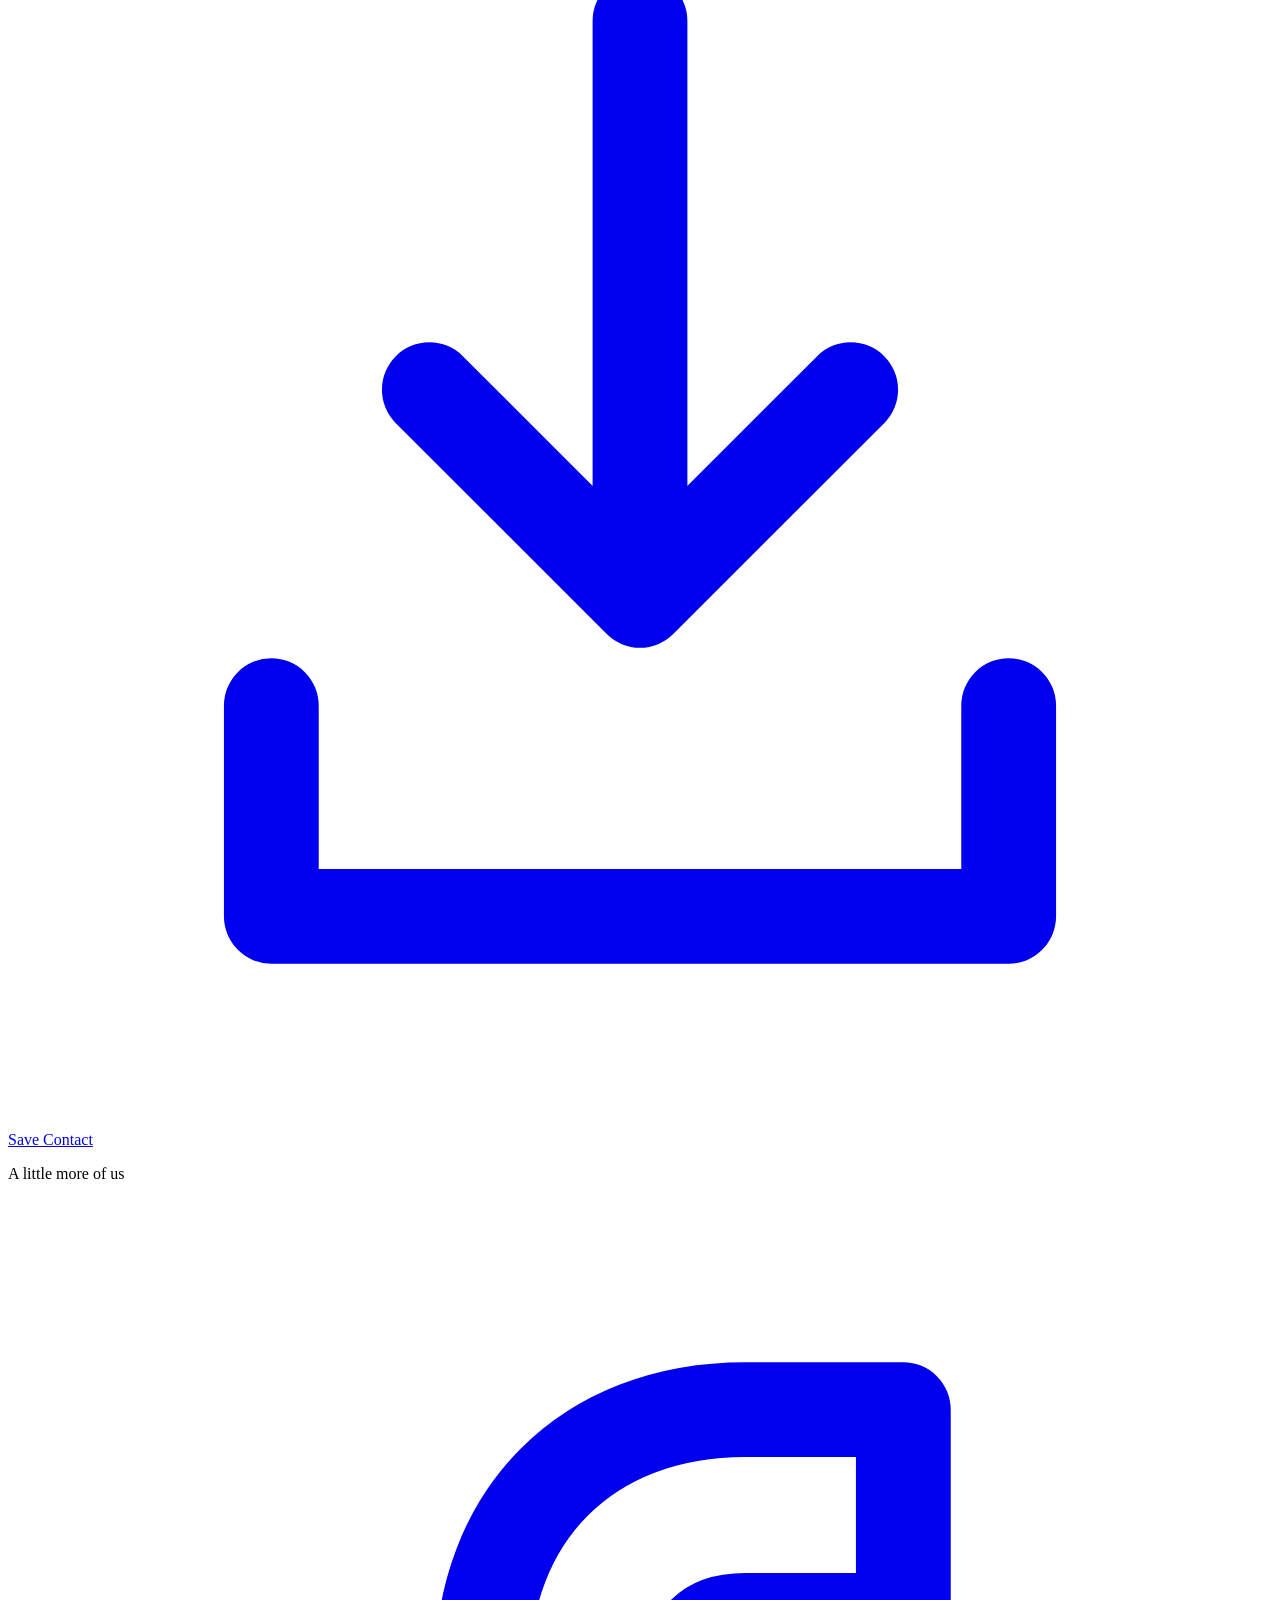
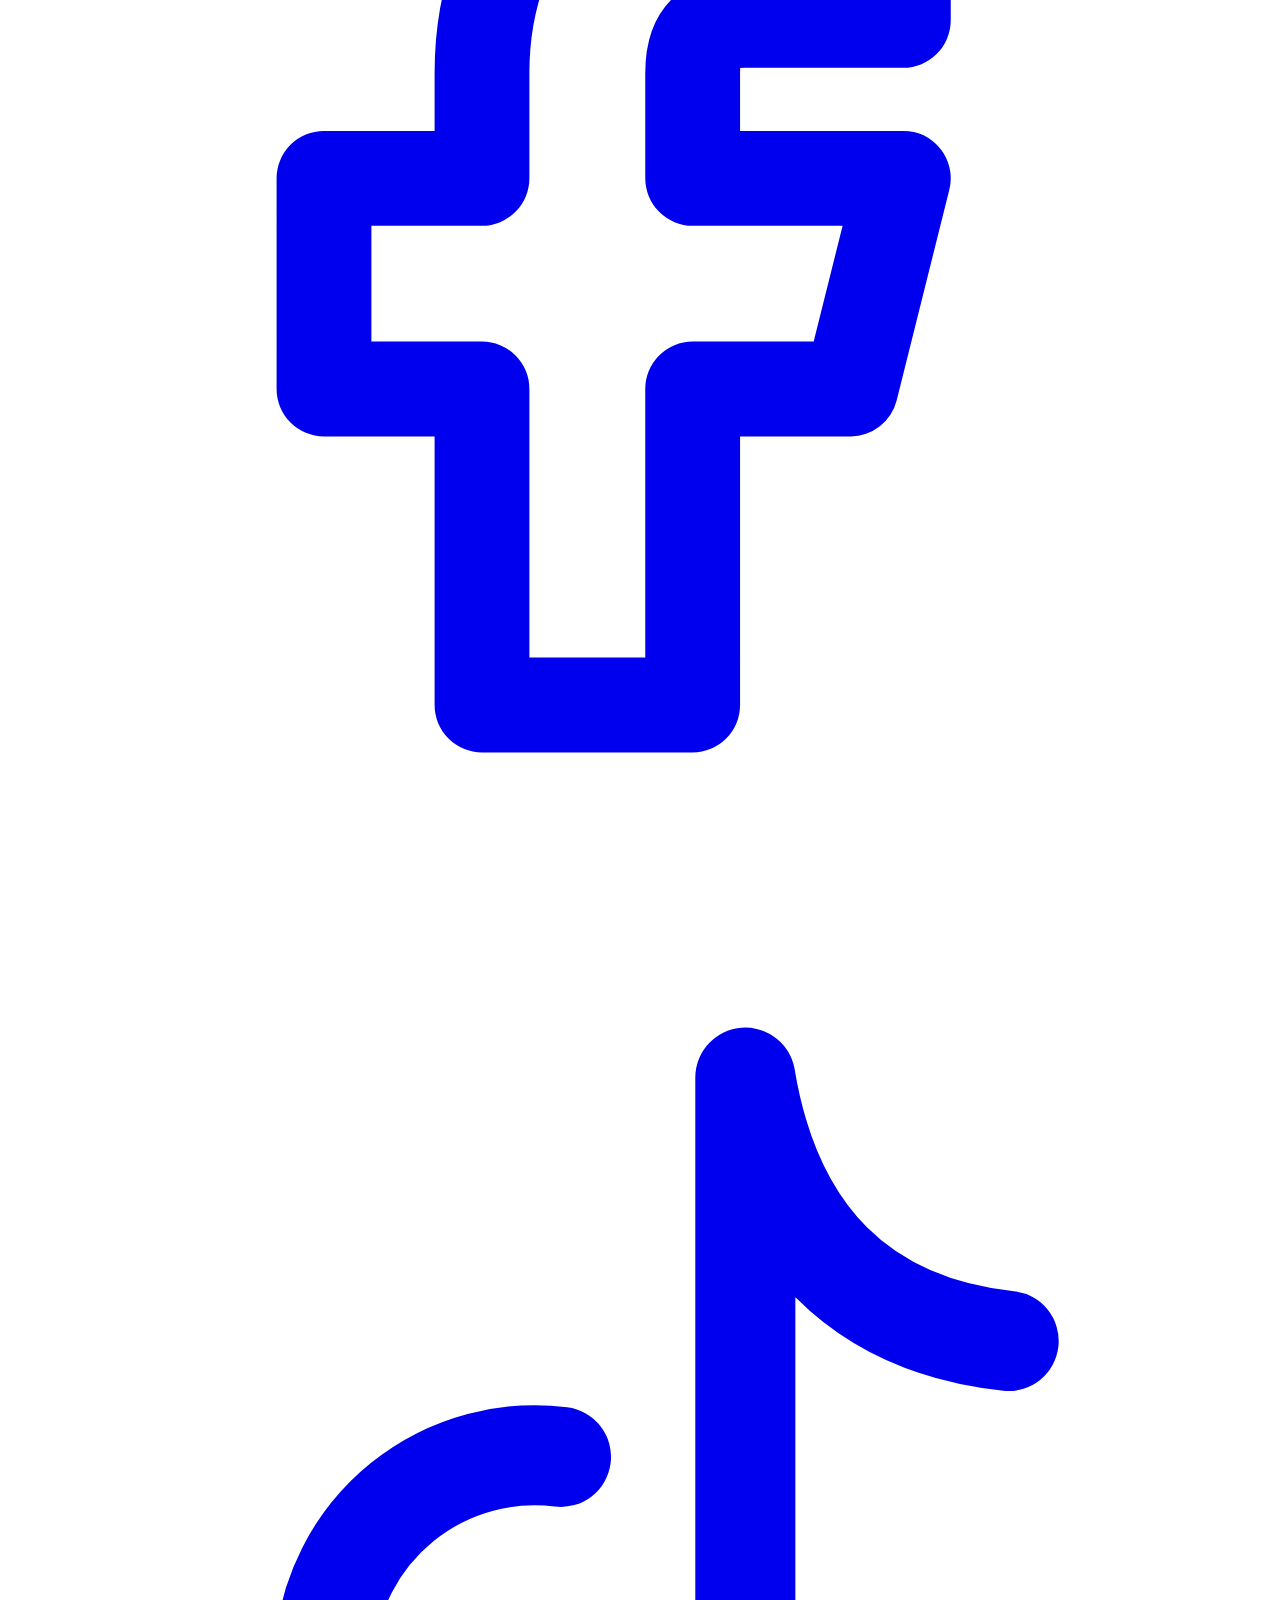
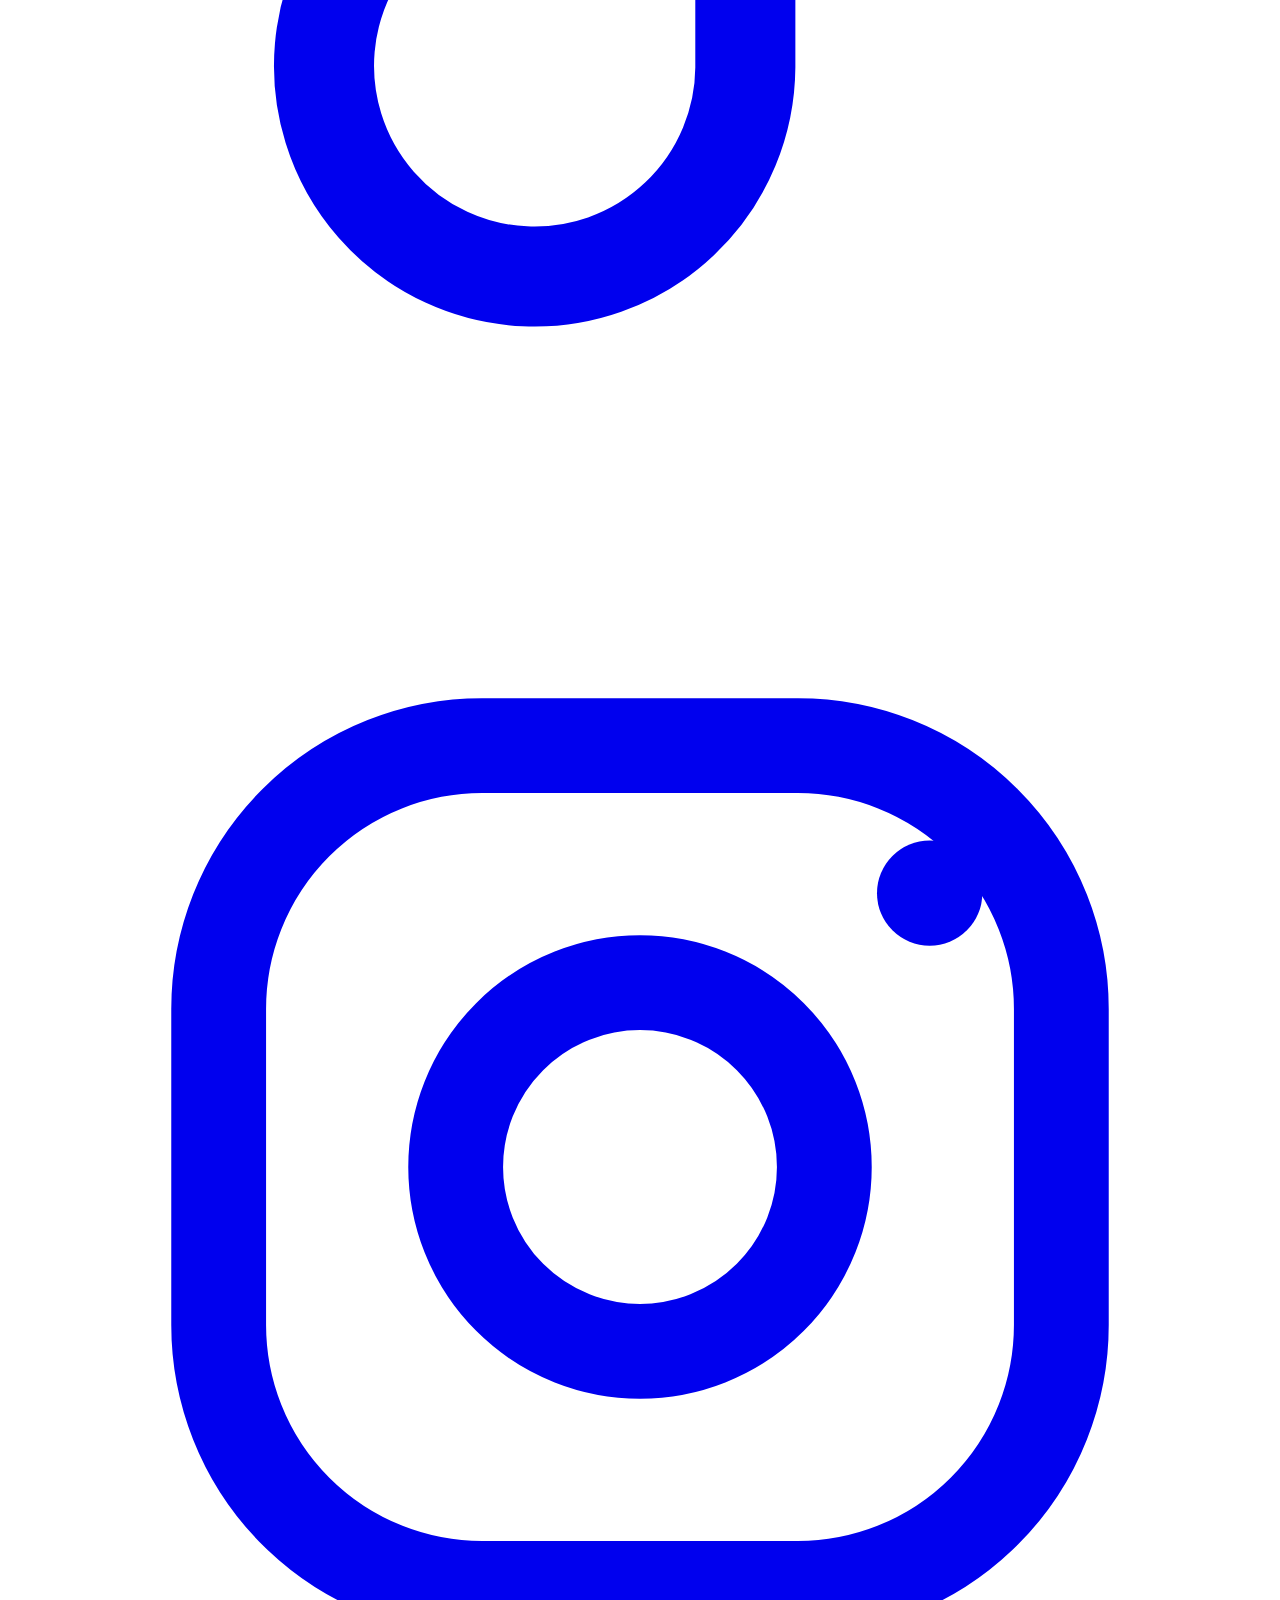
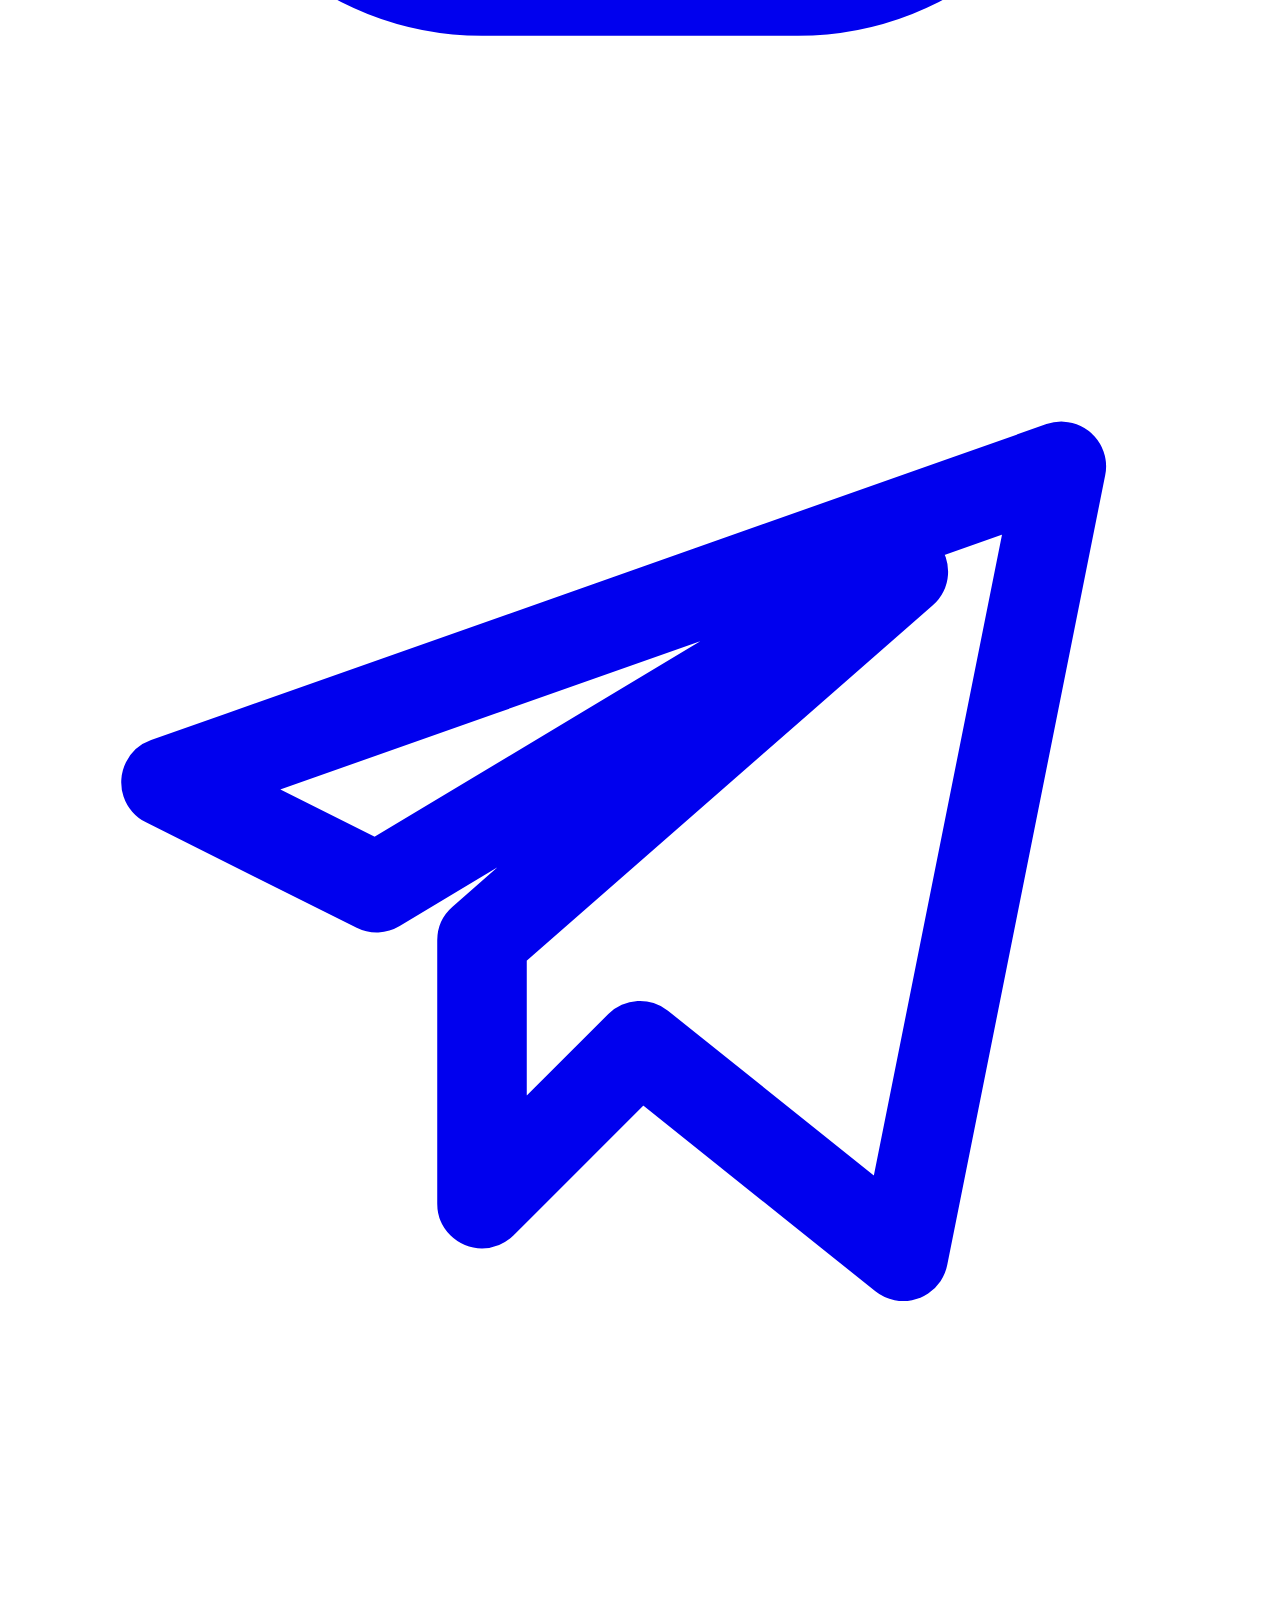
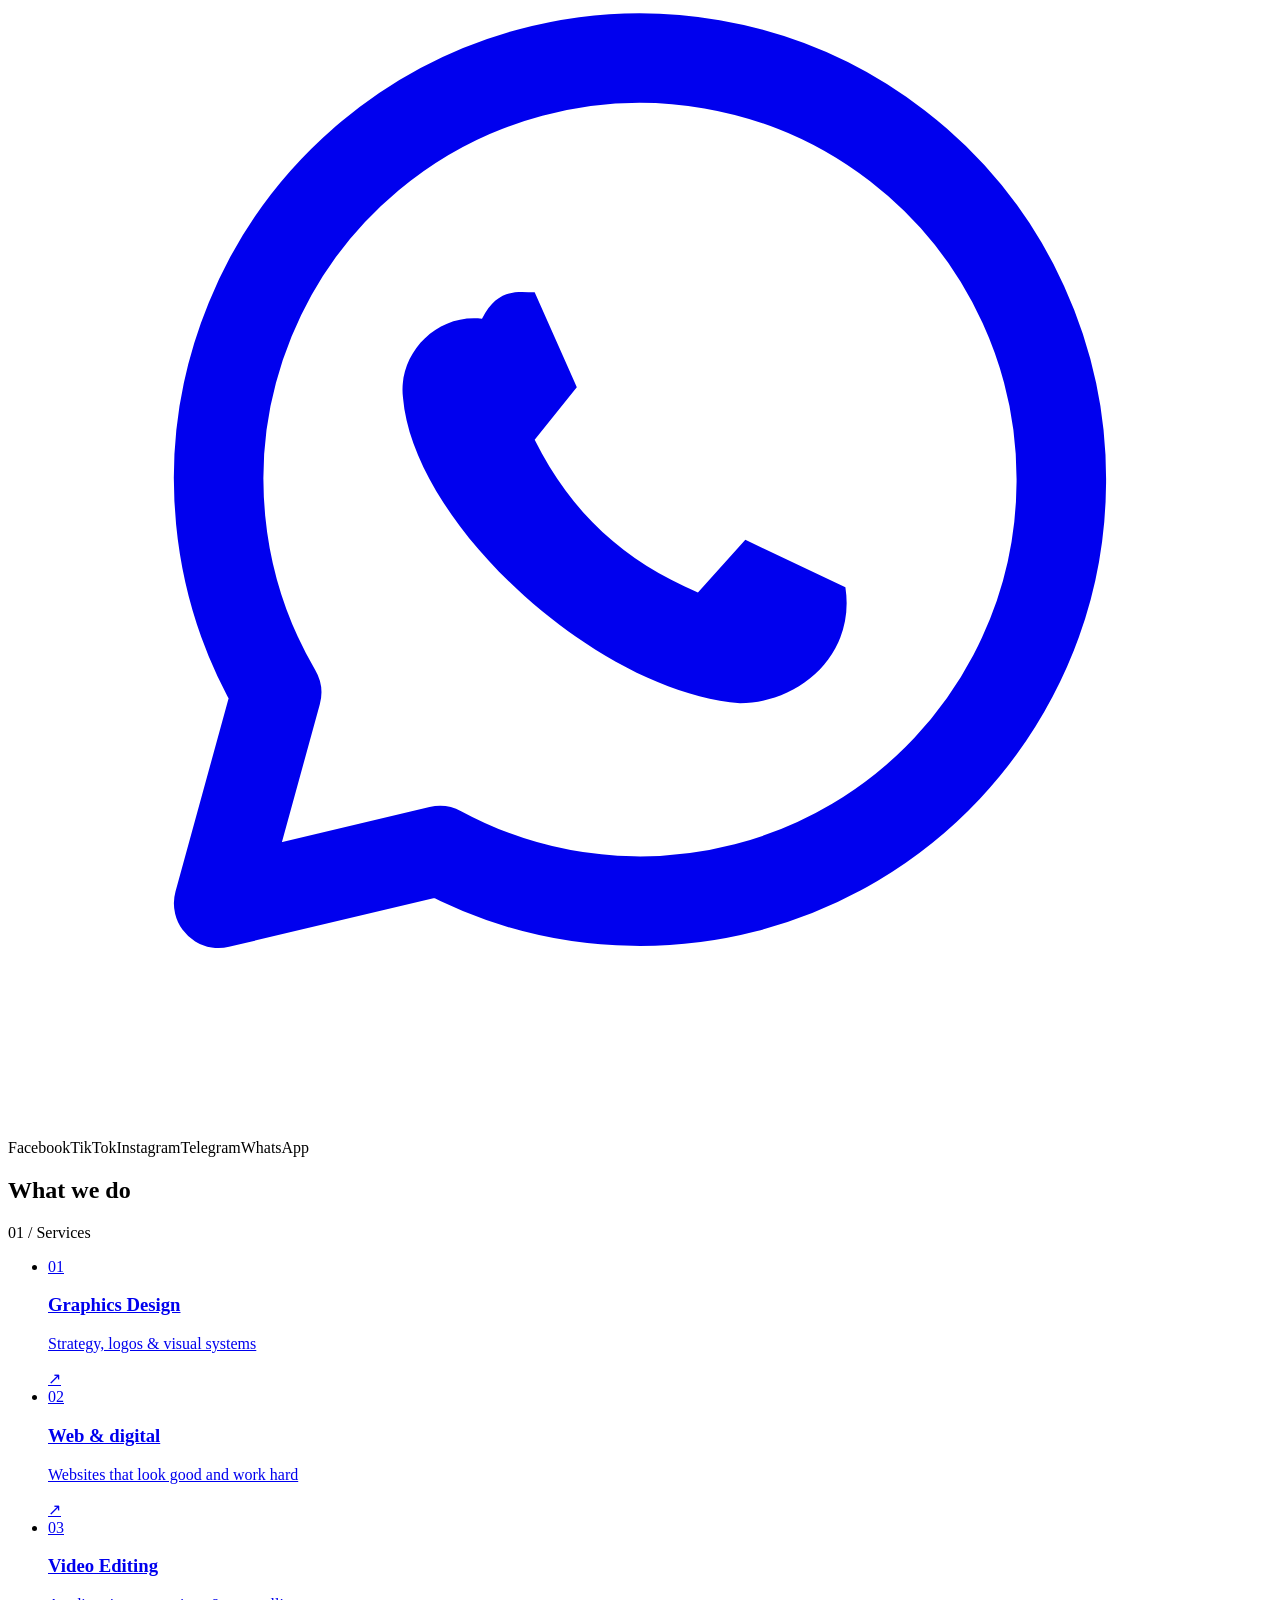
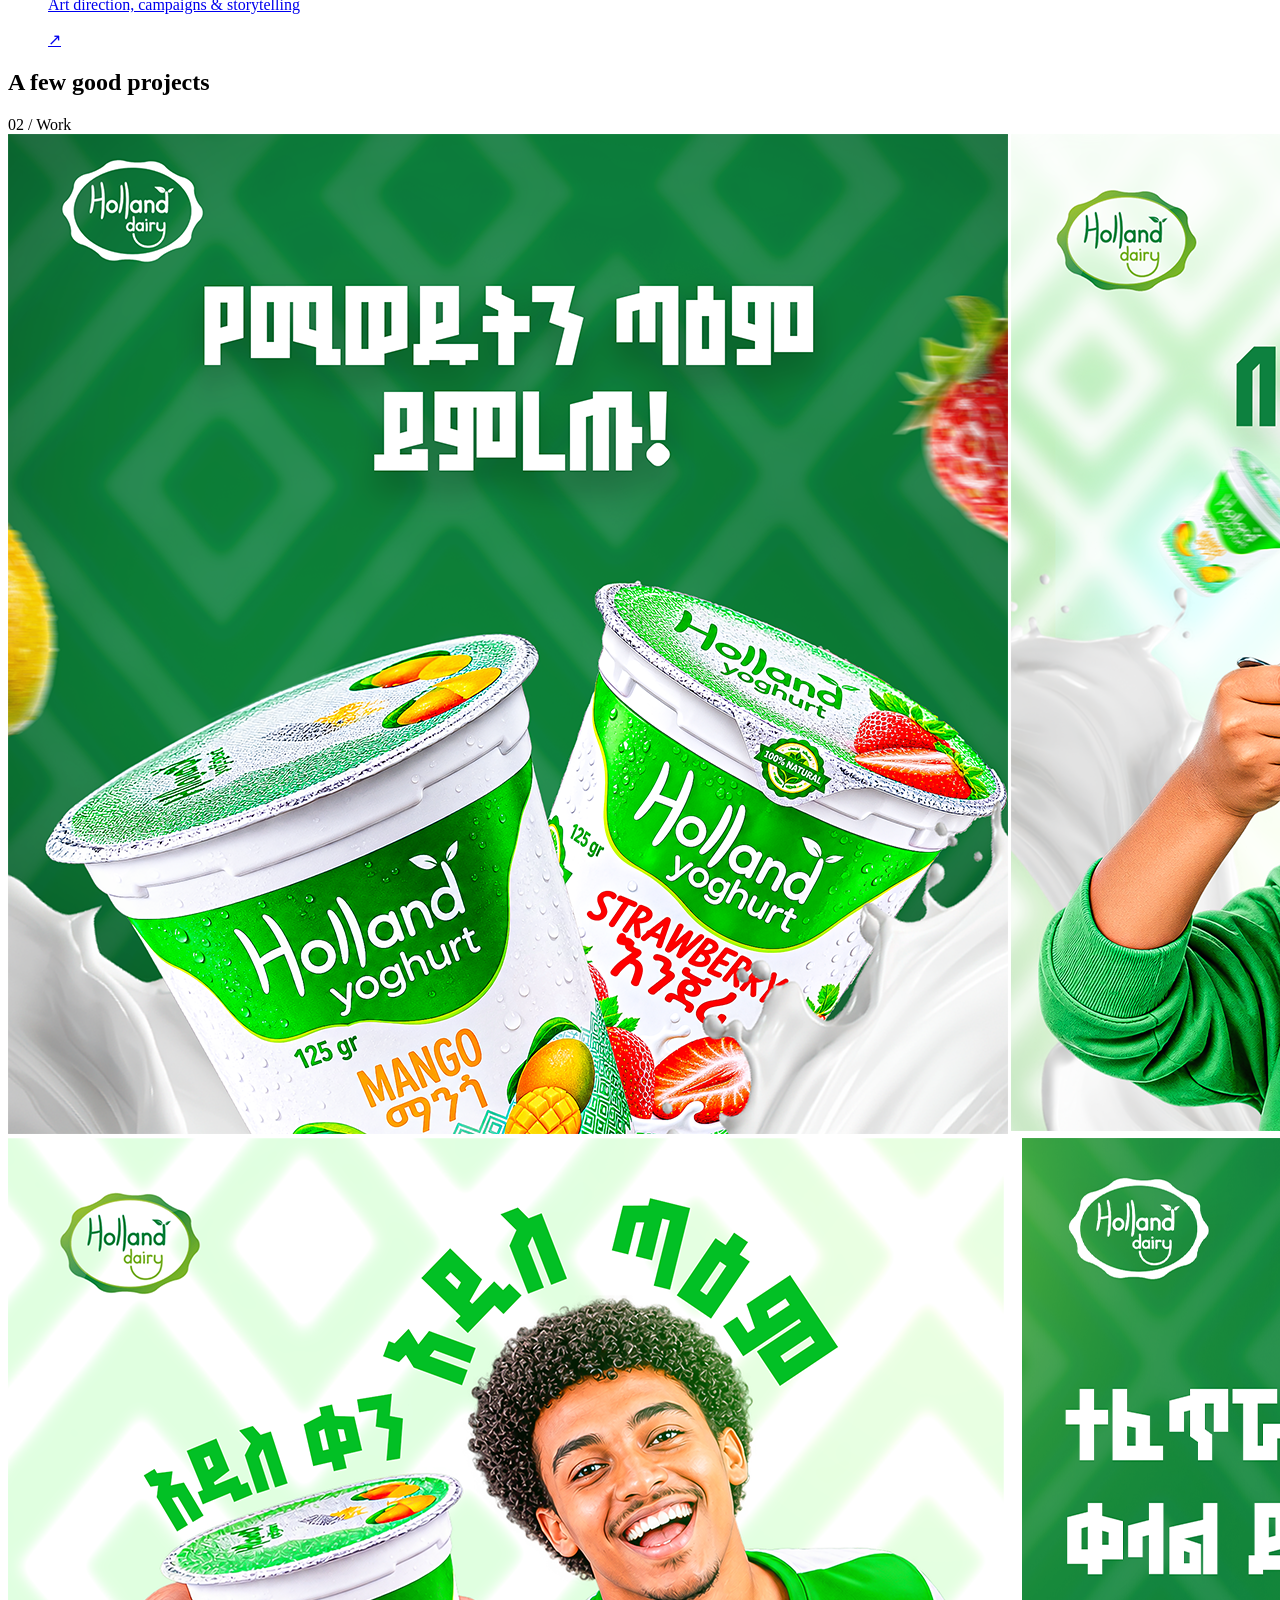
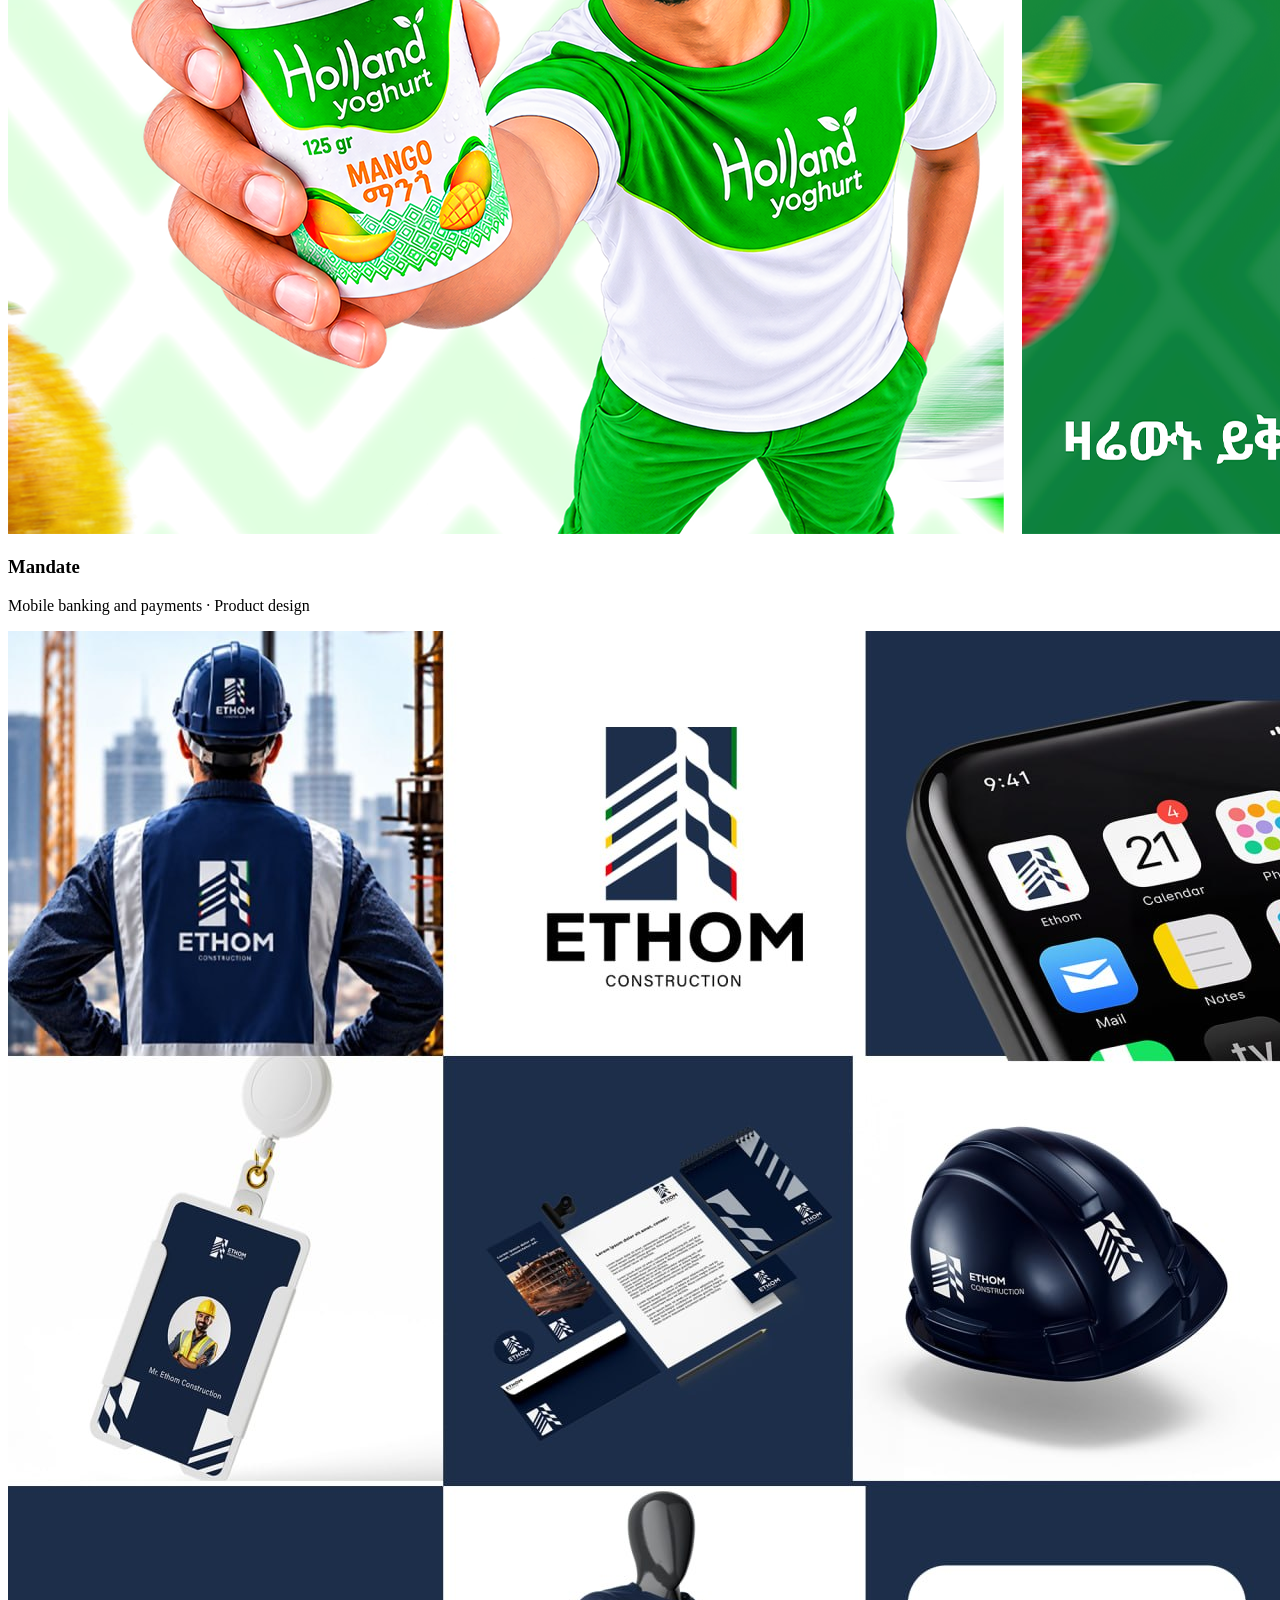
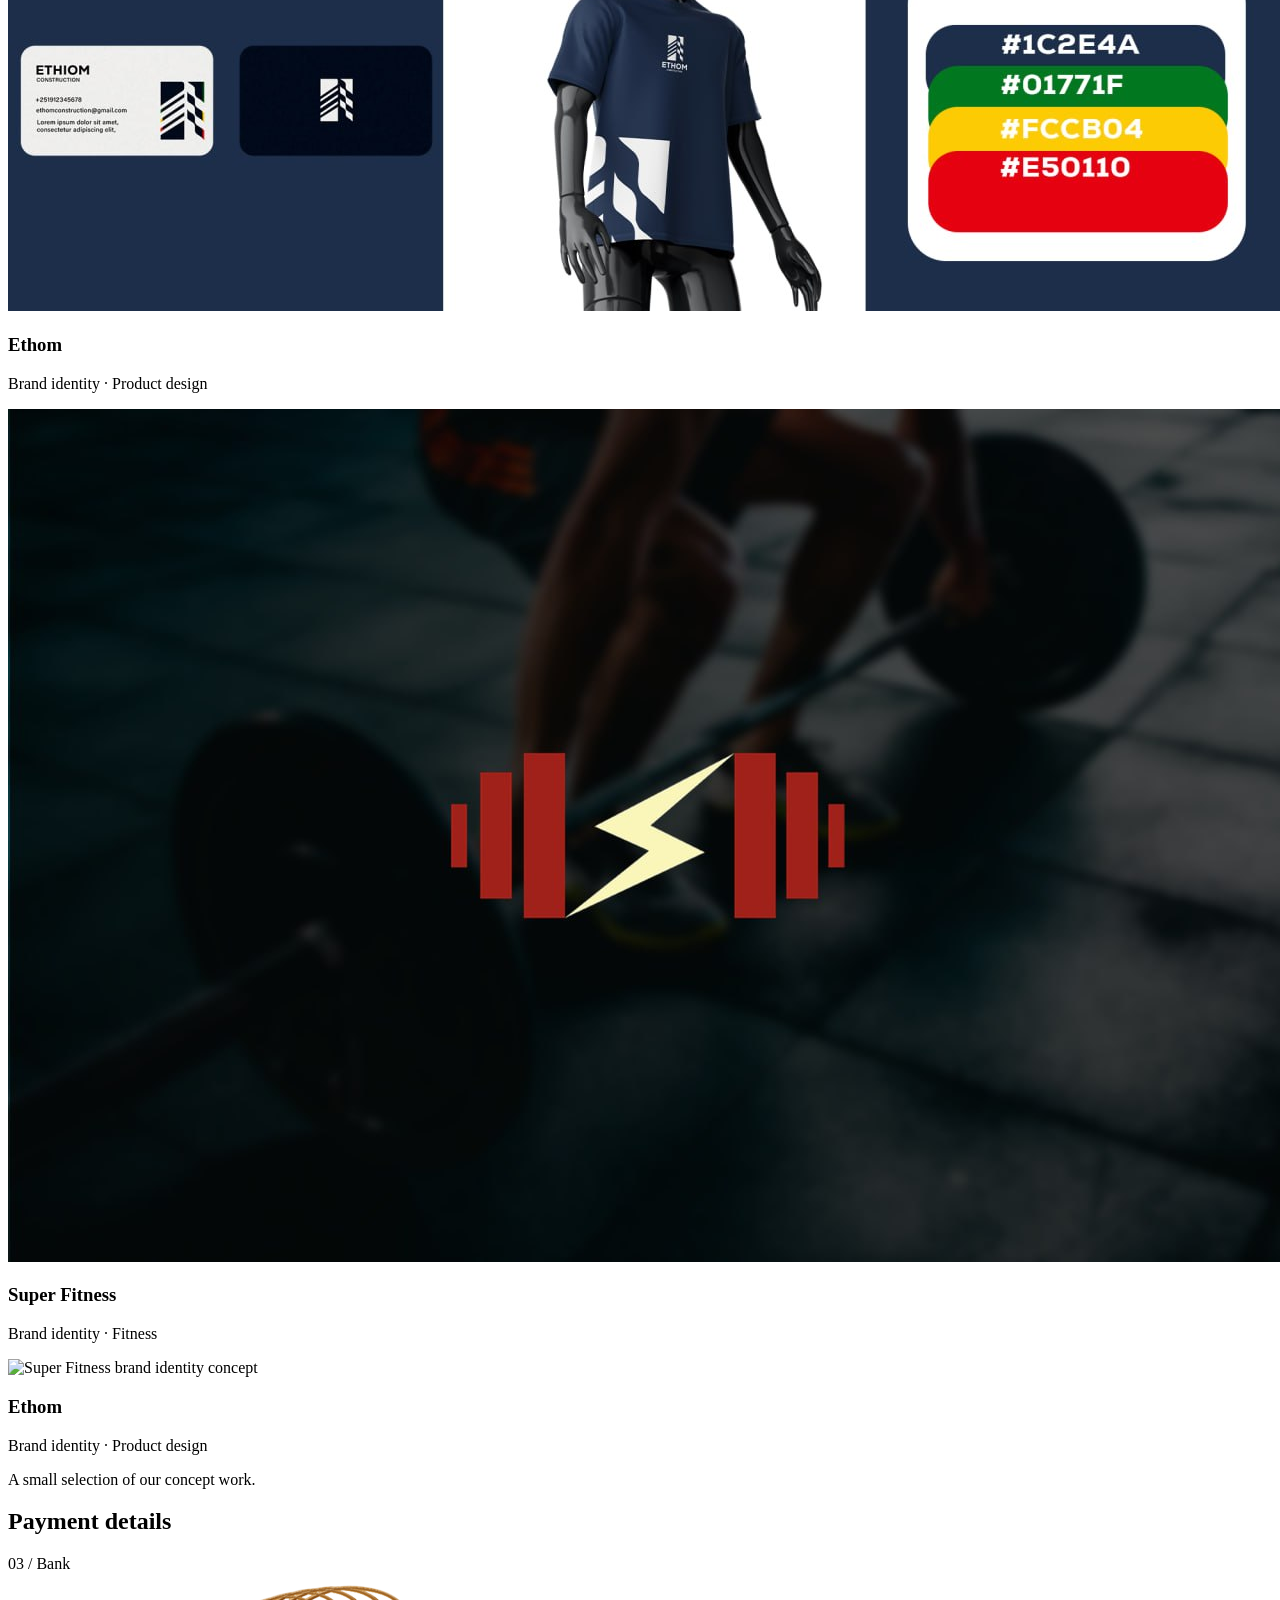
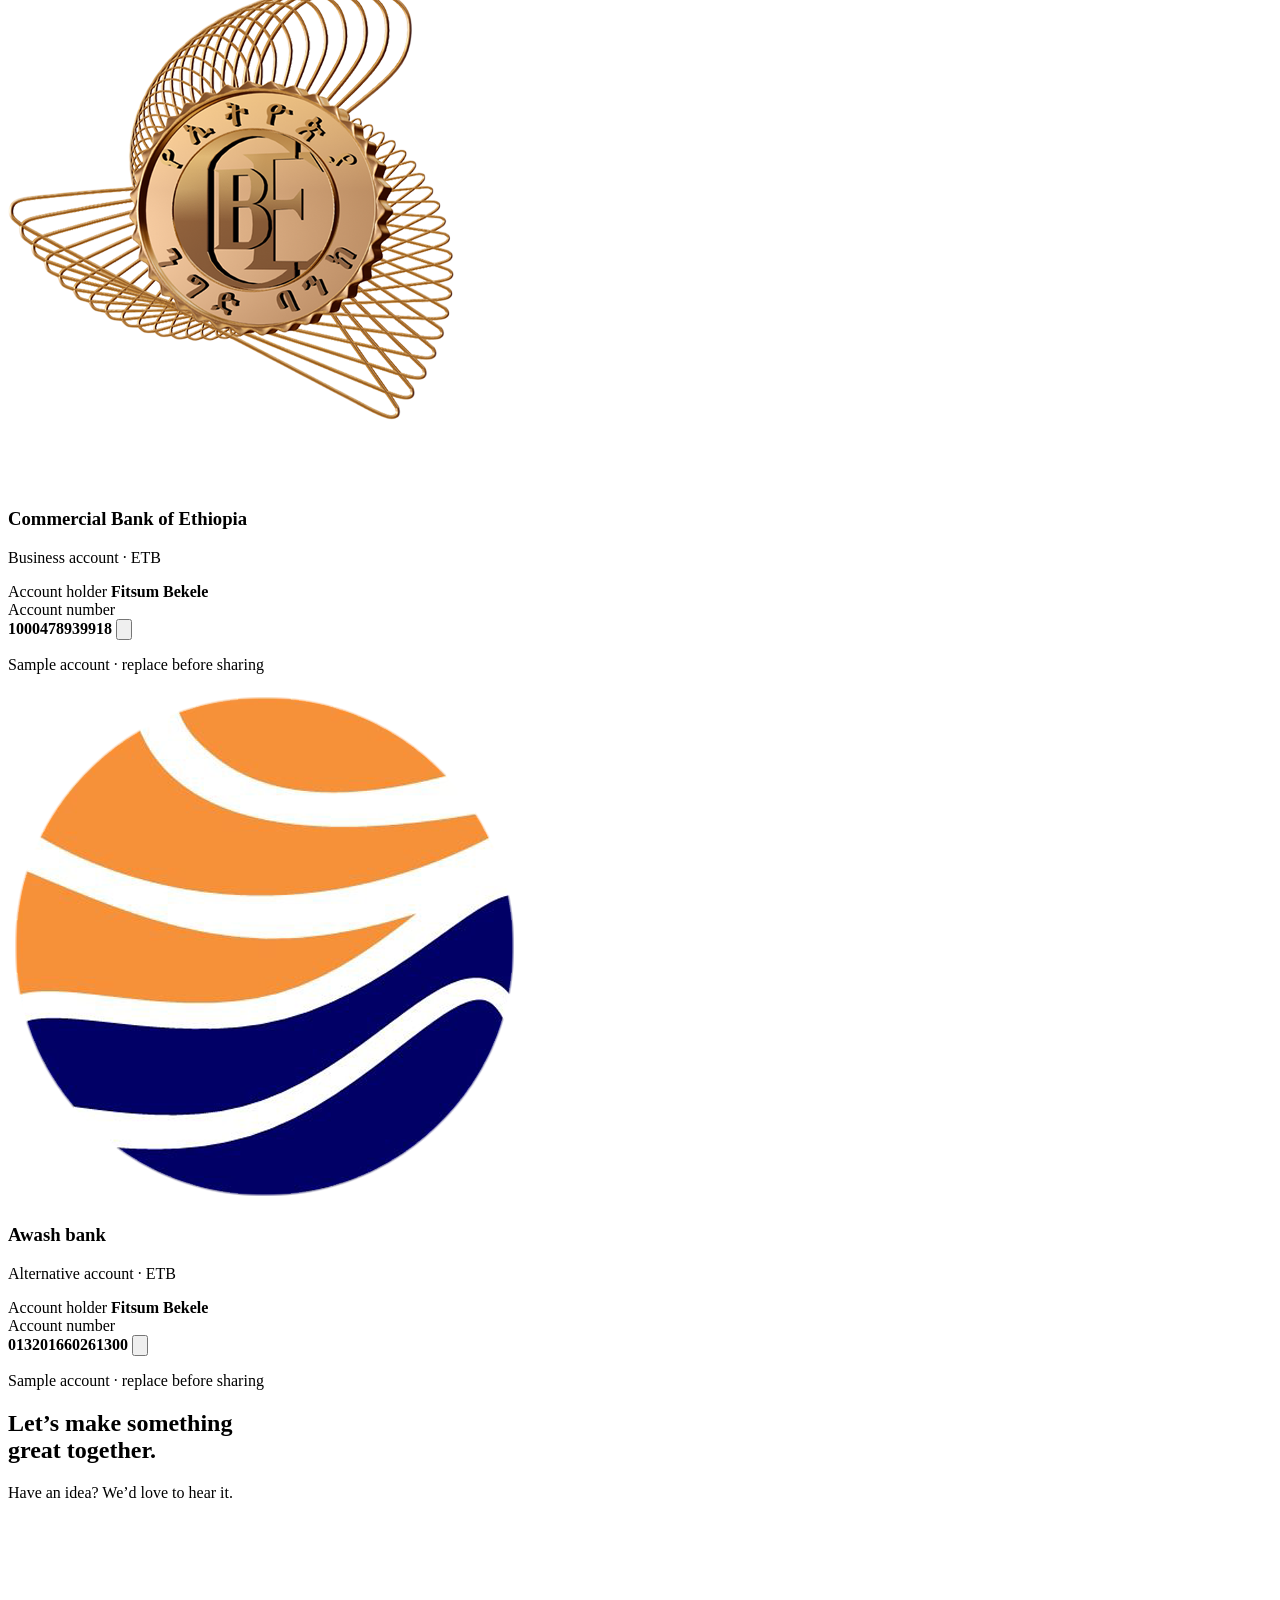
==== commit 65e508c5: "Add files via upload" ====
--- a/index.html
+++ b/index.html
@@ -23,7 +23,7 @@
       <header class="masthead">
         <div class="brand-lockup">
           <div class="header-logo-badge">
-            <img class="header-logo" src="assets/Nexora.jpg" alt="Nexora Digital Solution">
+            <img class="header-logo" src="Nexora.jpg" alt="Nexora Digital Solution">
           </div>
           <span class="header-brand-name">NEXORA</span>
         </div>
@@ -75,7 +75,7 @@
           </div>
           <ul class="service-list">
             <li>
-              <a class="service-item" href="portfolio/index.html">
+              <a class="service-item" href="index1.html">
                 <span class="service-number">01</span>
                 <div><h3>Graphics Design</h3><p>Strategy, logos &amp; visual systems</p></div>
                 <span class="service-arrow" aria-hidden="true">↗</span>
@@ -105,19 +105,19 @@
           </div>
           <div class="project-grid">
             <article class="project-card">
-              <img src="assets/all holland.png" alt="Mobile banking and payment app concept for Mandate" loading="lazy">
+              <img src="all holland.png" alt="Mobile banking and payment app concept for Mandate" loading="lazy">
               <div class="project-overlay"><h3>Mandate</h3><p>Mobile banking and payments · Product design</p></div>
             </article>
             <article class="project-card">
-              <img src="assets/photo_2026-11-18_20-21-18.jpg" alt="Ethom brand identity and product design concepts" loading="lazy">
+              <img src="photo_2026-11-18_20-21-18.jpg" alt="Ethom brand identity and product design concepts" loading="lazy">
               <div class="project-overlay"><h3>Ethom</h3><p>Brand identity · Product design</p></div>
             </article>
             <article class="project-card">
-              <img src="portfolio/assets/images/photo_2026-11-20_21-41-51.jpg" alt="Addis Water visual identity concept" loading="lazy">
+              <img src="photo_2026-11-20_21-41-51.jpg" alt="Addis Water visual identity concept" loading="lazy">
               <div class="project-overlay"><h3>Super Fitness</h3><p>Brand identity · Fitness</p></div>
             </article>
             <article class="project-card">
-              <img src="portfolio/assets/images/photo_2026-11-20_21-43-51.jpg" alt="Super Fitness brand identity concept" loading="lazy">
+              <img src="photo_2026-11-20_21-43-51.jpg" alt="Super Fitness brand identity concept" loading="lazy">
               <div class="project-overlay"><h3>Ethom</h3><p>Brand identity · Product design</p></div>
             </article>
           </div>
@@ -131,7 +131,7 @@
           </div>
           <div class="bank-card bank-card--cbe">
             <div class="bank-heading">
-              <img class="bank-logo bank-logo--cbe" src="assets/cbe.png" alt="" aria-hidden="true">
+              <img class="bank-logo bank-logo--cbe" src="cbe.png" alt="" aria-hidden="true">
               <div><h3>Commercial Bank of Ethiopia</h3><p>Business account · ETB</p></div>
             </div>
             <div class="bank-field">
@@ -151,7 +151,7 @@
           </div>
           <div class="bank-card bank-card--awash">
             <div class="bank-heading">
-              <img class="bank-logo bank-logo--awash" src="assets/Awash_International_Bank.png" alt="" aria-hidden="true">
+              <img class="bank-logo bank-logo--awash" src="Awash_International_Bank.png" alt="" aria-hidden="true">
               <div><h3>Awash bank</h3><p>Alternative account · ETB</p></div>
             </div>
             <div class="bank-field">
